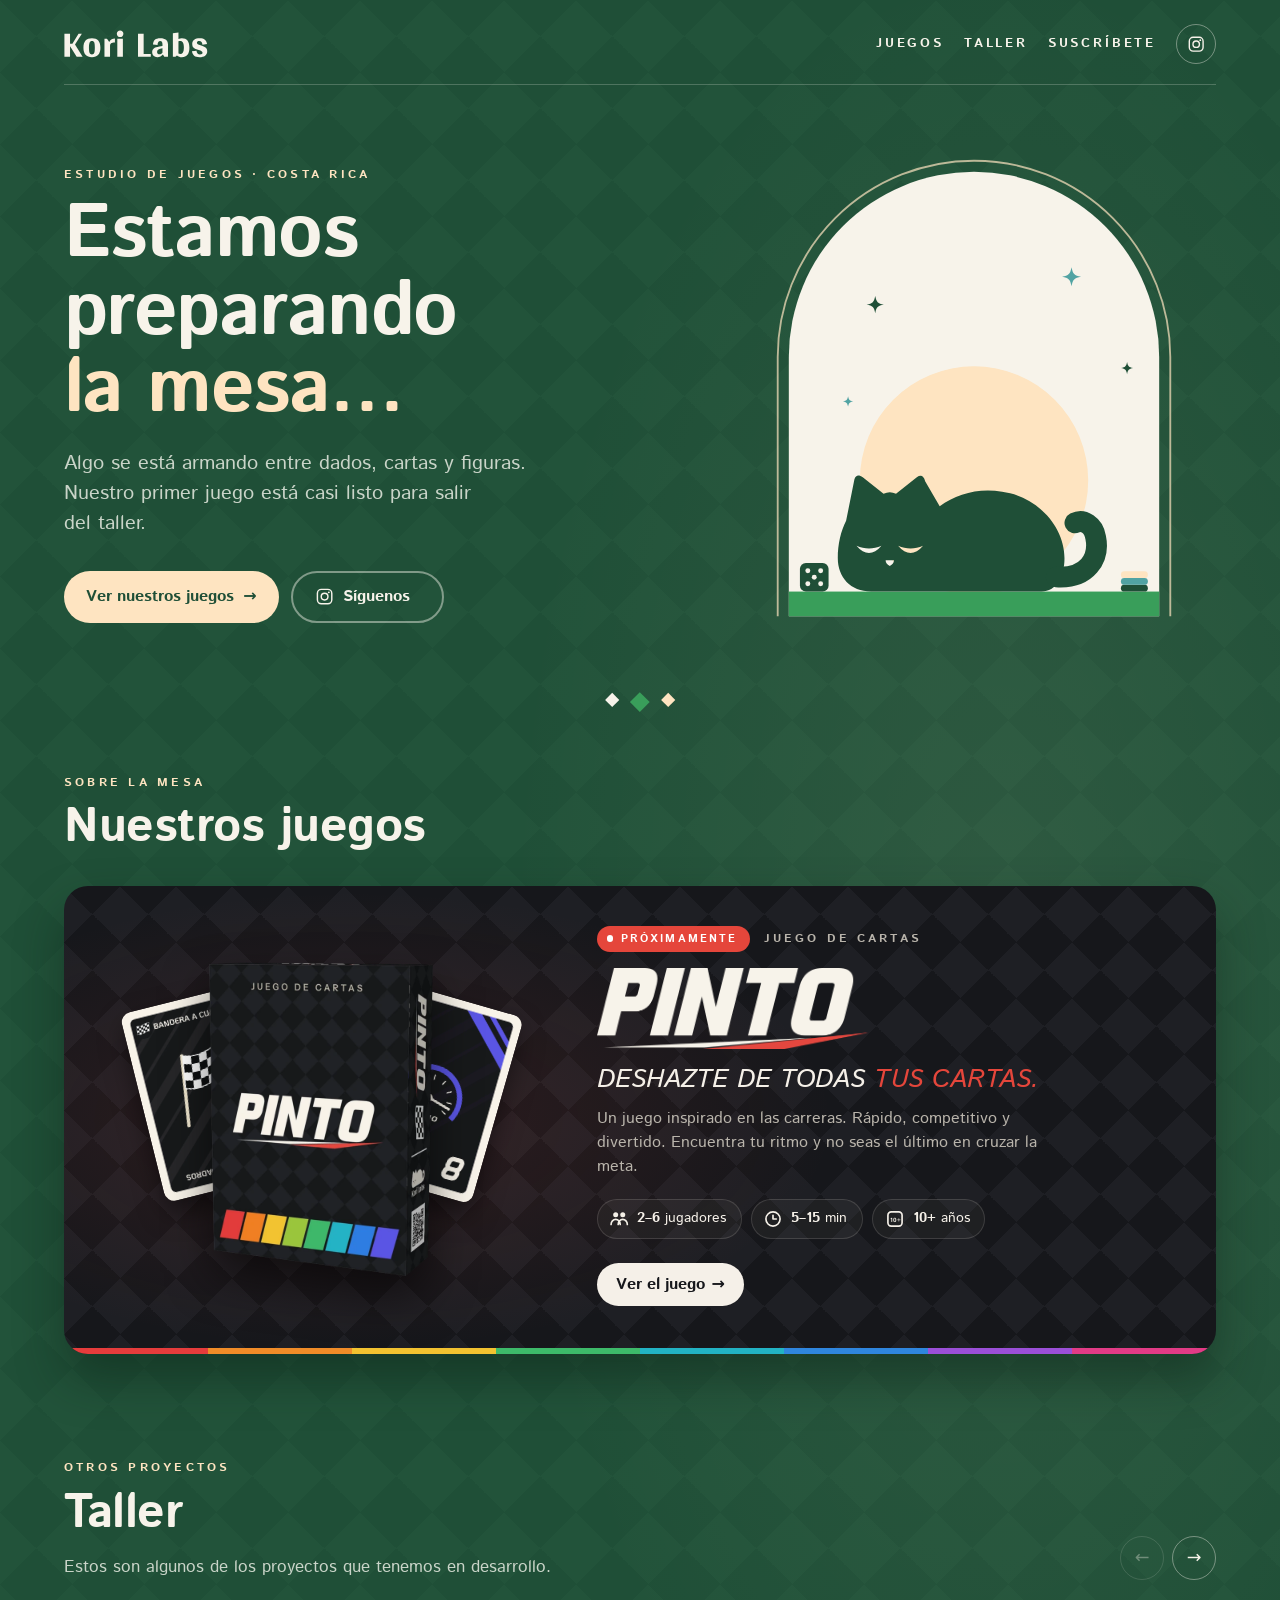
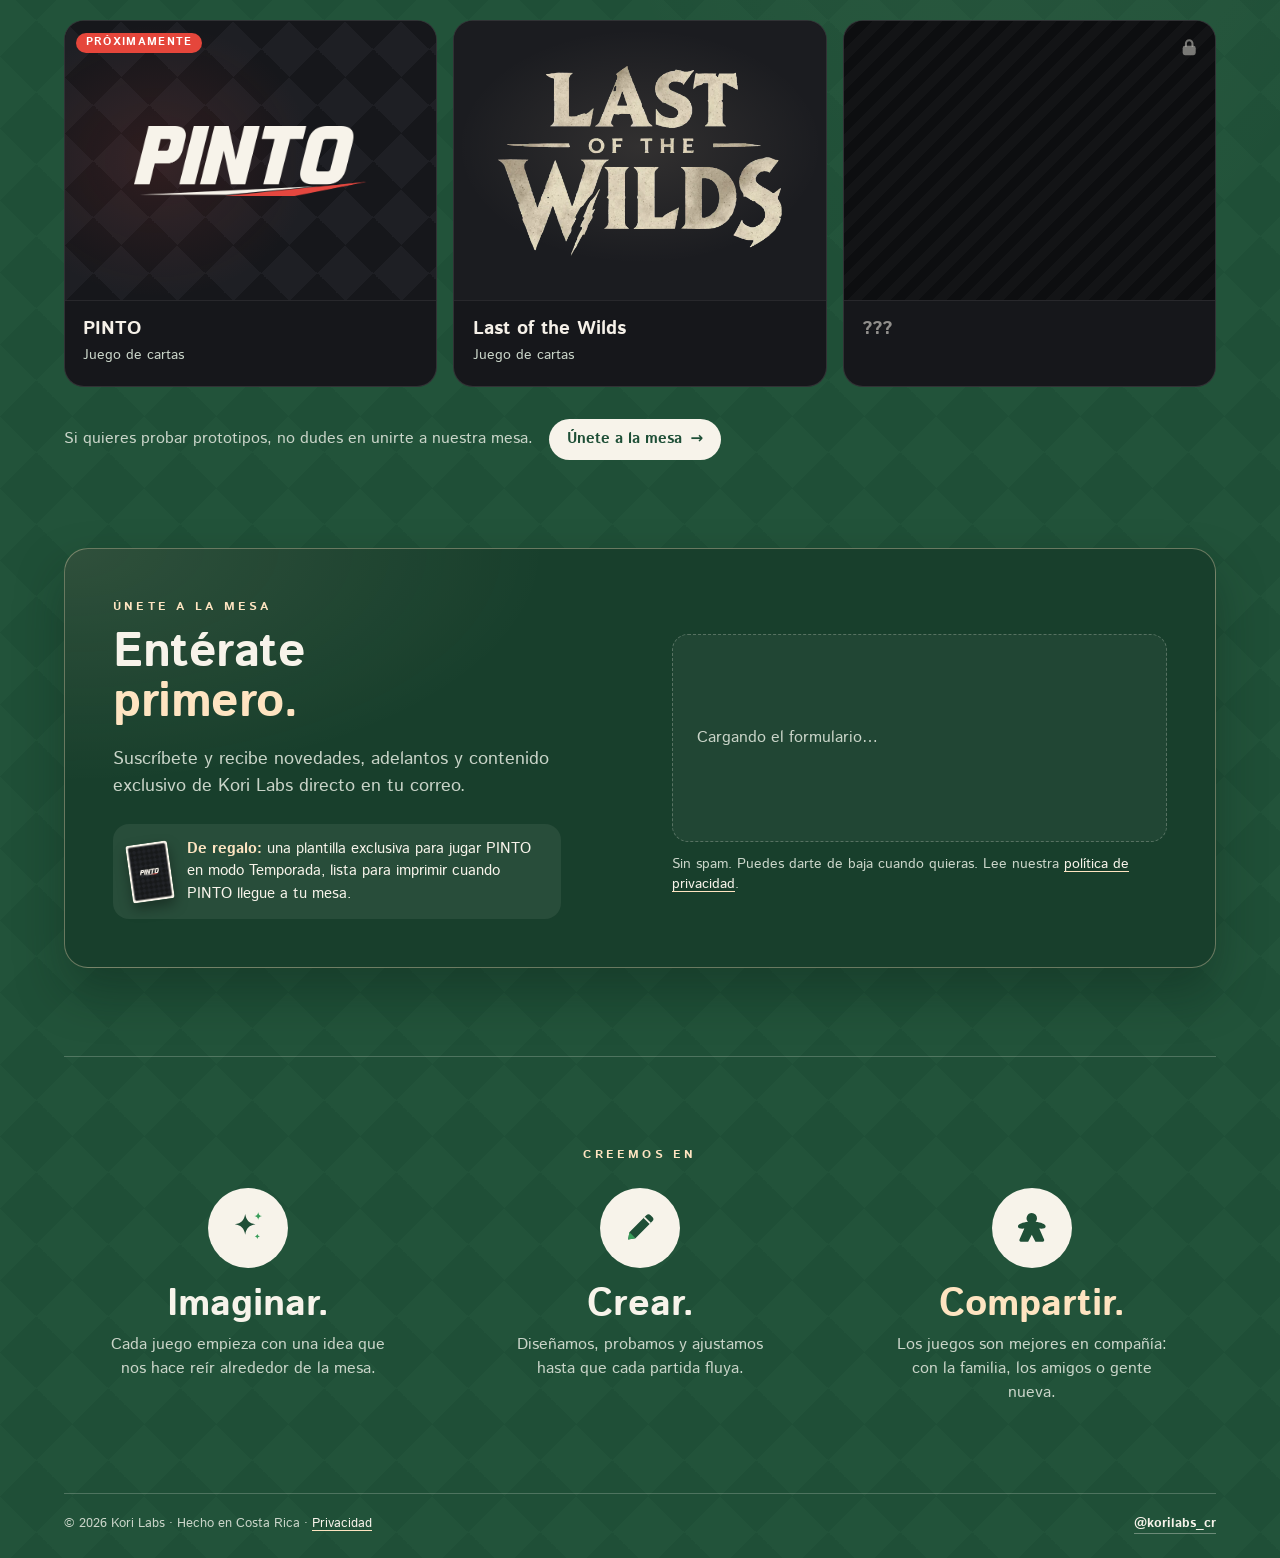
==== index.html @ d4ace6fc "PINTO: new Turbo card art - Render the Figma export without the description layer to cartas/rebufo.w" ====
<!doctype html>
<html lang="es">
<head>
  <meta charset="utf-8">
  <meta name="viewport" content="width=device-width, initial-scale=1">
  <title>Kori Labs · Estudio de juegos de mesa</title>
  <meta name="description" content="Kori Labs es un estudio creativo de juegos de mesa y videojuegos en Costa Rica. Nuestro primer juego, PINTO, está casi listo para salir del taller.">
  <meta name="theme-color" content="#1F4F37">
  <meta name="color-scheme" content="dark">
  <meta property="og:type" content="website">
  <meta property="og:title" content="Kori Labs · Estamos preparando la mesa">
  <meta property="og:description" content="Imaginar, crear, compartir. Nuestro primer juego, PINTO, está casi listo para salir del taller.">
  <meta property="og:url" content="https://korilabscr.com/">
  <meta property="og:site_name" content="Kori Labs">
  <meta property="og:image" content="https://korilabscr.com/assets/og-korilabs.jpg">
  <meta property="og:image:width" content="1200">
  <meta property="og:image:height" content="630">
  <meta property="og:image:alt" content="Kori Labs: el gato de la marca dormido junto a dados y cartas, con el texto Estamos preparando la mesa.">
  <meta property="og:locale" content="es_CR">
  <meta name="twitter:card" content="summary_large_image">
  <link rel="canonical" href="https://korilabscr.com/">
  <link rel="icon" href="favicon.ico" sizes="32x32">
  <link rel="icon" href="assets/favicon.svg?v=2" type="image/svg+xml">
  <link rel="apple-touch-icon" href="assets/apple-touch-icon.png">

  <!-- Tipografía de la marca (Istok Web). Si prefieres alojarla en el sitio, ver README. -->
  <link rel="preconnect" href="https://fonts.googleapis.com">
  <link rel="preconnect" href="https://fonts.gstatic.com" crossorigin>
  <link rel="stylesheet" href="https://fonts.googleapis.com/css2?family=Istok+Web:wght@400;700&amp;display=swap">

  <link rel="stylesheet" href="css/styles.css?v=2">
  <link rel="stylesheet" href="css/home.css?v=10">

  <!-- Sender: script universal de la cuenta (carga el formulario de suscripción). -->
  <script>
    (function (s, e, n, d, er) {
      s['Sender'] = er;
      s[er] = s[er] || function () {
        (s[er].q = s[er].q || []).push(arguments)
      }, s[er].l = 1 * new Date();
      s[er].on = function(event, callback) {
        s[er].listeners = s[er].listeners || {};
        (s[er].listeners[event] = s[er].listeners[event] || []).push(callback);
      };
      var a = e.createElement(n),
          m = e.getElementsByTagName(n)[0];
      a.async = 1;
      a.src = d;
      m.parentNode.insertBefore(a, m)
    })(window, document, 'script', 'https://cdn.sender.net/accounts_resources/universal.js', 'sender');
    sender('8f54c30b917106')
  </script>
</head>
<body class="home">

  <!-- Iconos. Para una red social nueva, añade aquí un <symbol> (ver README). -->
  <svg width="0" height="0" style="position:absolute" aria-hidden="true" focusable="false">
    <symbol id="icon-instagram" viewBox="0 0 24 24">
      <rect x="3" y="3" width="18" height="18" rx="5" fill="none" stroke="currentColor" stroke-width="1.8"/>
      <circle cx="12" cy="12" r="4.2" fill="none" stroke="currentColor" stroke-width="1.8"/>
      <circle cx="17.3" cy="6.7" r="1.2" fill="currentColor"/>
    </symbol>
    <!-- Íconos de datos del juego: los mismos que en juegos/pinto/index.html -->
    <symbol id="icon-players" viewBox="0 0 24 24">
      <circle cx="8" cy="7" r="3" fill="currentColor"/><circle cx="16.5" cy="7" r="3" fill="currentColor"/>
      <path d="M2.5 18.5c0-3.3 2.5-6 5.5-6s5.5 2.7 5.5 6M11 18.5c0-3.3 2.5-6 5.5-6s5.5 2.7 5.5 6" fill="none" stroke="currentColor" stroke-width="2" stroke-linecap="round"/>
    </symbol>
    <symbol id="icon-clock" viewBox="0 0 24 24">
      <circle cx="12" cy="12" r="8.5" fill="none" stroke="currentColor" stroke-width="2"/>
      <path d="M12 7.5V12h4" fill="none" stroke="currentColor" stroke-width="2" stroke-linecap="round" stroke-linejoin="round"/>
    </symbol>
    <symbol id="icon-age" viewBox="0 0 24 24">
      <rect x="3.5" y="3.5" width="17" height="17" rx="4" fill="none" stroke="currentColor" stroke-width="2"/>
      <text x="12" y="16" text-anchor="middle" font-size="7.5" font-weight="700" font-family="Poppins, 'Istok Web', sans-serif" fill="currentColor">10+</text>
    </symbol>
    <symbol id="icon-imaginar" viewBox="0 0 48 48">
      <path d="M21 8c1.4 7.6 4.4 10.6 12 12-7.6 1.4-10.6 4.4-12 12-1.4-7.6-4.4-10.6-12-12 7.6-1.4 10.6-4.4 12-12Z" fill="currentColor"/>
      <path d="M36 6c.5 2.8 1.6 3.9 4.4 4.4-2.8.5-3.9 1.6-4.4 4.4-.5-2.8-1.6-3.9-4.4-4.4 2.8-.5 3.9-1.6 4.4-4.4ZM35 31c.4 2 1.1 2.7 3.1 3.1-2 .4-2.7 1.1-3.1 3.1-.4-2-1.1-2.7-3.1-3.1 2-.4 2.7-1.1 3.1-3.1Z" fill="var(--kori)"/>
    </symbol>
    <symbol id="icon-crear" viewBox="0 0 48 48">
      <path d="M31.5 9.5a3.5 3.5 0 0 1 5 0l2 2a3.5 3.5 0 0 1 0 5L19 36l-8.5 1.5L12 29Z" fill="currentColor"/>
      <path d="M12 29l7 7-8.5 1.5Z" fill="var(--kori)"/>
      <path d="M29 12l7 7" stroke="var(--cream)" stroke-width="2"/>
    </symbol>
    <symbol id="icon-compartir" viewBox="0 0 48 48">
      <path d="M24 7a6 6 0 0 1 6 6c0 1.6-.6 3-1.6 4.1 5.9.7 11.6 2.6 11.6 5.4 0 2.1-3.4 2.9-7.4 2.4l5.6 12.6c.5 1.2-.3 2.5-1.6 2.5h-8.4L24 32l-4.2 8H11.4c-1.3 0-2.1-1.3-1.6-2.5l5.6-12.6c-4 .5-7.4-.3-7.4-2.4 0-2.8 5.7-4.7 11.6-5.4A6 6 0 0 1 24 7Z" fill="currentColor"/>
    </symbol>
  </svg>

  <div class="page">
    <header class="site-header">
      <a class="home-mark" href="./" aria-label="Kori Labs, inicio">
        <svg class="wordmark" viewBox="100 113 196 38" aria-hidden="true" focusable="false">
          <path d="M108.185 135.302V149.334H100.525V118.153H108.185V131.574H111.37L119.776 118.153H124.25L114.963 132.727L125.266 149.334H117.2L108.456 135.302H108.185ZM149.529 137.133C149.529 145.674 145.688 149.944 138.006 149.944C130.278 149.944 126.415 145.674 126.415 137.133C126.415 128.592 130.278 124.321 138.006 124.321C145.688 124.321 149.529 128.592 149.529 137.133ZM133.939 137.133C133.939 140.296 134.21 142.601 134.752 144.047C135.294 145.493 136.379 146.216 138.006 146.216C139.587 146.216 140.649 145.493 141.192 144.047C141.689 142.555 141.937 140.251 141.937 137.133C141.937 133.969 141.689 131.642 141.192 130.151C140.649 128.75 139.587 128.049 138.006 128.049C136.379 128.049 135.294 128.772 134.752 130.219C134.21 131.619 133.939 133.924 133.939 137.133ZM161.571 129.202C163.424 126.219 166 124.728 169.298 124.728V130.083C166.813 130.083 165.073 130.422 164.079 131.1C163.13 131.778 162.655 132.817 162.655 134.218V149.334H155.064V124.931H158.521L161.571 129.202ZM176.419 122.694C175.154 122.694 174.069 122.265 173.165 121.407C172.307 120.503 171.877 119.418 171.877 118.153C171.877 116.933 172.307 115.893 173.165 115.035C174.024 114.131 175.086 113.679 176.351 113.679C177.617 113.679 178.679 114.108 179.537 114.967C180.396 115.826 180.825 116.91 180.825 118.221C180.825 119.486 180.396 120.548 179.537 121.407C178.679 122.265 177.639 122.694 176.419 122.694ZM172.555 149.334V124.931H180.147V149.334H172.555ZM218.169 149.334H200.748V118.153H208.408V145.674H218.169V149.334ZM234.644 146.487C232.746 148.792 230.215 149.944 227.052 149.944C224.928 149.944 223.211 149.334 221.9 148.114C220.635 146.849 220.002 145.154 220.002 143.03C220.002 140.906 220.748 139.302 222.239 138.217C223.731 137.087 226.261 136.206 229.831 135.574L234.034 134.76V132.32C234.034 129.473 233.017 128.049 230.984 128.049C228.769 128.049 227.549 129.88 227.323 133.54L221.087 132.794C221.358 129.902 222.239 127.778 223.731 126.423C225.222 125.022 227.707 124.321 231.187 124.321C238.101 124.321 241.558 127.146 241.558 132.794V149.334H236.542L234.644 146.487ZM226.713 142.827C226.713 144.951 227.866 146.013 230.17 146.013C231.39 146.013 232.678 145.289 234.034 143.843V137.811L230.984 138.421C228.137 139.008 226.713 140.477 226.713 142.827ZM255.81 125.202C257.301 124.615 258.838 124.321 260.42 124.321C267.288 124.321 270.723 128.592 270.723 137.133C270.723 145.674 267.288 149.944 260.42 149.944C257.934 149.944 255.697 149.153 253.709 147.572L251.743 149.334H248.218V117.407L255.81 116.458V125.202ZM255.81 145.131C256.669 145.493 257.437 145.674 258.115 145.674C261.504 145.674 263.199 142.827 263.199 137.133C263.199 134.06 262.815 131.778 262.046 130.286C261.278 128.795 259.99 128.049 258.183 128.049C257.595 128.049 256.804 128.162 255.81 128.388V145.131ZM287.786 134.489C290.136 135.167 291.921 136.093 293.141 137.268C294.361 138.443 294.971 140.16 294.971 142.42C294.971 144.725 294.022 146.555 292.124 147.91C290.271 149.266 287.741 149.944 284.532 149.944C281.324 149.944 278.883 149.289 277.211 147.978C275.584 146.623 274.568 144.634 274.161 142.013L280.397 141.132C280.533 142.714 281.007 143.956 281.821 144.86C282.634 145.764 283.696 146.216 285.007 146.216C287.402 146.216 288.599 145.448 288.599 143.911C288.599 142.42 286.882 141.2 283.447 140.251L281.278 139.573C279.019 138.94 277.324 138.036 276.194 136.862C275.11 135.641 274.568 133.879 274.568 131.574C274.568 129.315 275.471 127.552 277.279 126.287C279.132 124.977 281.595 124.321 284.668 124.321C287.741 124.321 290.09 124.977 291.717 126.287C293.344 127.598 294.361 129.541 294.768 132.117L288.464 132.93C288.192 129.676 286.814 128.049 284.329 128.049C282.069 128.049 280.939 128.772 280.939 130.219C280.939 131.077 281.346 131.778 282.16 132.32C282.973 132.817 284.171 133.292 285.752 133.743L287.786 134.489Z" fill="currentColor"/>
        </svg>
      </a>
      <nav class="site-nav" aria-label="Principal">
        <a class="site-nav__link" href="#juegos">Juegos</a>
        <a class="site-nav__link" href="#taller">Taller</a>
        <a class="site-nav__link" href="#suscribete">Suscríbete</a>
        <a class="site-nav__icon" href="https://www.instagram.com/korilabs_cr/" target="_blank" rel="noopener noreferrer">
          <svg aria-hidden="true" focusable="false"><use href="#icon-instagram"/></svg>
          <span class="visually-hidden">Instagram de Kori Labs (se abre en una pestaña nueva)</span>
        </a>
      </nav>
    </header>

    <main>
      <!-- Portada -->
      <section class="h-hero" aria-labelledby="h-title">
        <div class="h-hero__copy">
          <p class="h-eyebrow">Estudio de juegos · Costa Rica</p>
          <h1 class="h-hero__title" id="h-title">Estamos preparando <span class="accent">la mesa…</span></h1>
          <p class="h-hero__lead">Algo se está armando entre dados, cartas y figuras. Nuestro primer juego está casi listo para salir del taller.</p>
          <div class="h-actions">
            <a class="h-btn h-btn--primary" href="#juegos">Ver nuestros juegos <span aria-hidden="true">→</span></a>
            <a class="h-btn h-btn--ghost" href="https://www.instagram.com/korilabs_cr/" target="_blank" rel="noopener noreferrer">
              <svg aria-hidden="true" focusable="false"><use href="#icon-instagram"/></svg>
              Síguenos<span class="visually-hidden"> en Instagram (se abre en una pestaña nueva)</span>
            </a>
          </div>
        </div>

        <figure class="h-hero__art">
          <svg class="scene" viewBox="-24 -24 648 768" aria-hidden="true" focusable="false">
            <path d="M-18 720V300A318 318 0 0 1 618 300V720" fill="none" stroke="#FEE4C1" stroke-opacity=".7" stroke-width="3"/>
            <path d="M0 720V300A300 300 0 0 1 600 300V720Z" fill="#F7F3EA"/>
            <circle cx="300" cy="500" r="185" fill="#FEE4C1"/>
            <rect x="0" y="680" width="600" height="40" fill="#399E5A"/>
            <g fill="#1F4F37"><path transform="translate(140 215)" d="M0-14C2-4 4-2 14 0C4 2 2 4 0 14C-2 4 -4 2 -14 0C-4-2 -2-4 0-14Z"/><path transform="translate(548 318) scale(.7)" d="M0-14C2-4 4-2 14 0C4 2 2 4 0 14C-2 4 -4 2 -14 0C-4-2 -2-4 0-14Z"/></g>
            <g fill="#51A3A3"><path transform="translate(458 170) scale(1.1)" d="M0-14C2-4 4-2 14 0C4 2 2 4 0 14C-2 4 -4 2 -14 0C-4-2 -2-4 0-14Z"/><path transform="translate(96 372) scale(.6)" d="M0-14C2-4 4-2 14 0C4 2 2 4 0 14C-2 4 -4 2 -14 0C-4-2 -2-4 0-14Z"/></g>
            <g class="zzz" fill="#399E5A" font-weight="700"><text class="z1" x="176" y="466" font-size="34">z</text><text class="z2" x="206" y="420" font-size="46">z</text><text class="z3" x="244" y="358" font-size="60">z</text></g>
            <g transform="translate(-134.06 441.39) scale(2.2)"><path fill-rule="evenodd" clip-rule="evenodd" d="M121.504 108.457C106.189 108.457 97 97.7367 97 83.9533C97 73.2329 99.2972 64.0439 103.126 56.3865L109.252 25.7567C110.273 22.6937 112.315 22.1832 115.378 24.2252L130.693 36.4771C133.756 34.9456 136.819 34.9456 139.882 36.4771L155.197 24.2252C158.26 22.1832 160.302 23.2042 161.323 27.2882L172.043 45.6661C184.295 36.4771 201.141 31.8826 217.988 34.9456C242.492 38.0086 263.932 59.4495 263.932 83.9533C263.932 97.7367 257.807 108.457 247.086 108.457H121.504ZM110.783 74.7644C116.909 81.9113 123.035 81.9113 129.161 74.7644C123.035 77.3169 116.909 77.3169 110.783 74.7644ZM141.413 74.7644C147.539 81.9113 153.665 81.9113 159.791 74.7644C153.665 77.3169 147.539 77.3169 141.413 74.7644ZM132.224 85.4848H138.35C138.35 87.2716 137.329 88.6754 135.287 89.6964C133.245 88.6754 132.224 87.2716 132.224 85.4848Z" fill="#1F4F37"/><path d="M257.808 97.7371C280.78 99.2686 289.969 83.9537 286.906 68.6388C285.374 59.4499 277.717 54.8554 271.591 57.9184" fill="none" stroke="#1F4F37" stroke-width="15.3149" stroke-linecap="round"/><g class="eyes-open"><ellipse cx="120" cy="77.5" rx="11" ry="6.8" fill="#1F4F37"/><ellipse cx="150.6" cy="77.5" rx="11" ry="6.8" fill="#1F4F37"/></g><g class="eyes-lids eyes-open"><ellipse cx="120" cy="77.5" rx="4.6" ry="7.6" fill="#F7F3EA"/><ellipse cx="150.6" cy="77.5" rx="4.6" ry="7.6" fill="#F7F3EA"/></g></g>
            <g transform="translate(18 680) scale(.8)"><rect y="-58" width="58" height="58" rx="12" fill="#1F4F37"/><g fill="#F7F3EA"><circle cx="16" cy="-42" r="5"/><circle cx="42" cy="-42" r="5"/><circle cx="29" cy="-29" r="5"/><circle cx="16" cy="-16" r="5"/><circle cx="42" cy="-16" r="5"/></g></g>
            <g transform="translate(538 680) scale(.78)"><rect y="-14" width="56" height="14" rx="7" fill="#1F4F37"/><rect y="-28" width="56" height="14" rx="7" fill="#51A3A3"/><rect y="-42" width="56" height="14" rx="7" fill="#FEE4C1"/></g>
          </svg>
        </figure>
      </section>

      <div class="h-diamonds" aria-hidden="true"><i></i><i></i><i></i></div>

      <!-- Juegos -->
      <section class="h-section h-games" id="juegos" aria-labelledby="juegos-title">
        <header class="h-section__head">
          <p class="h-eyebrow">Sobre la mesa</p>
          <h2 class="h-h2" id="juegos-title">Nuestros juegos</h2>
        </header>

        <a class="h-game" href="juegos/pinto/" aria-labelledby="pinto-name">
          <div class="h-game__art">
            <img class="h-game__card h-game__card--a" src="juegos/pinto/img/cartas/ritmo-8.webp?v=6" width="660" height="922" alt="" loading="lazy">
            <img class="h-game__card h-game__card--b" src="juegos/pinto/img/cartas/bandera-a-cuadros.webp?v=6" width="660" height="922" alt="" loading="lazy">
            <img class="h-game__box" src="assets/pinto-caja.webp?v=2" width="560" height="798" alt="Caja del juego PINTO" loading="lazy">
          </div>
          <div class="h-game__copy">
            <p class="h-game__status"><span class="h-soon">Próximamente</span> Juego de cartas</p>
            <h3 class="h-game__name" id="pinto-name">
              <img src="juegos/pinto/img/logo-pinto.webp" width="584" height="175" alt="PINTO">
            </h3>
            <p class="h-game__tag">Deshazte de todas <span>tus cartas.</span></p>
            <p class="h-game__text">Un juego inspirado en las carreras. Rápido, competitivo y divertido. Encuentra tu ritmo y no seas el último en cruzar la meta.</p>
            <!-- Mismos datos, íconos y orden que en juegos/pinto/ (allá se suma "54 cartas") -->
            <ul class="h-game__facts" aria-label="Datos del juego">
              <li><svg aria-hidden="true" focusable="false"><use href="#icon-players"/></svg><span><strong>2–6</strong> jugadores</span></li>
              <li><svg aria-hidden="true" focusable="false"><use href="#icon-clock"/></svg><span><strong>5–15</strong> min</span></li>
              <li><svg aria-hidden="true" focusable="false"><use href="#icon-age"/></svg><span><strong>10+</strong> años</span></li>
            </ul>
            <span class="h-game__link">Ver el juego <span aria-hidden="true">→</span></span>
          </div>
          <span class="h-game__rainbow" aria-hidden="true"><i></i><i></i><i></i><i></i><i></i><i></i><i></i><i></i></span>
        </a>

      </section>

      <!-- Taller: games in development. Locked items are still too early to show. -->
      <section class="h-section h-lab" id="taller" aria-labelledby="taller-title">
        <header class="h-section__head h-lab__head">
          <div>
            <p class="h-eyebrow">Otros proyectos</p>
            <h2 class="h-h2" id="taller-title">Taller</h2>
            <p class="h-lab__lead">Estos son algunos de los proyectos que tenemos en desarrollo.</p>
          </div>
          <div class="h-lab__nav" data-lab-nav hidden>
            <button class="h-lab__btn" type="button" data-lab-prev aria-label="Anterior"><span aria-hidden="true">←</span></button>
            <button class="h-lab__btn" type="button" data-lab-next aria-label="Siguiente"><span aria-hidden="true">→</span></button>
          </div>
        </header>

        <div class="h-lab__track" data-lab-track tabindex="0" role="region" aria-label="Juegos en desarrollo">
          <ul class="h-lab__list">
            <li class="h-lab__item">
              <a class="h-lab__link" href="taller/pinto/">
                <div class="h-lab__art h-lab__art--pinto">
                  <img src="assets/taller/pinto-logo.webp" width="584" height="175" alt="PINTO" loading="lazy">
                  <span class="h-lab__badge">Próximamente</span>
                </div>
                <div class="h-lab__info">
                  <h3 class="h-lab__name">PINTO</h3>
                  <p class="h-lab__type">Juego de cartas</p>
                </div>
              </a>
            </li>
            <li class="h-lab__item">
              <div class="h-lab__art h-lab__art--wilds">
                <img src="assets/taller/last-of-the-wilds.webp" width="526" height="351" alt="Last of the Wilds" loading="lazy">
              </div>
              <div class="h-lab__info">
                <h3 class="h-lab__name">Last of the Wilds</h3>
                <p class="h-lab__type">Juego de cartas</p>
              </div>
            </li>
            <li class="h-lab__item h-lab__item--locked">
              <div class="h-lab__art">
                <svg class="h-lab__lock" viewBox="0 0 24 24" aria-hidden="true" focusable="false"><rect x="5" y="10.5" width="14" height="10" rx="2.5" fill="currentColor"/><path d="M8.5 10.5V8a3.5 3.5 0 0 1 7 0v2.5" fill="none" stroke="currentColor" stroke-width="2.2" stroke-linecap="round"/></svg>
              </div>
              <div class="h-lab__info">
                <h3 class="h-lab__name">???</h3>
              </div>
            </li>
            <li class="h-lab__item h-lab__item--locked">
              <div class="h-lab__art">
                <svg class="h-lab__lock" viewBox="0 0 24 24" aria-hidden="true" focusable="false"><rect x="5" y="10.5" width="14" height="10" rx="2.5" fill="currentColor"/><path d="M8.5 10.5V8a3.5 3.5 0 0 1 7 0v2.5" fill="none" stroke="currentColor" stroke-width="2.2" stroke-linecap="round"/></svg>
              </div>
              <div class="h-lab__info">
                <h3 class="h-lab__name">???</h3>
              </div>
            </li>
          </ul>
        </div>
        <p class="h-lab__note">Si quieres probar prototipos, no dudes en unirte a nuestra mesa. <a class="h-btn h-btn--small" href="#suscribete">Únete a la mesa <span aria-hidden="true">→</span></a></p>
      </section>


      <!-- Suscripción (formulario de Sender) -->
      <section class="h-section h-join" id="suscribete" aria-labelledby="join-title">
        <div class="h-join__card">
          <div class="h-join__copy">
            <p class="h-eyebrow">Únete a la mesa</p>
            <h2 class="h-h2" id="join-title">Entérate <span class="accent">primero.</span></h2>
            <p class="h-join__lead">Suscríbete y recibe novedades, adelantos y contenido exclusivo de Kori Labs directo en tu correo.</p>
            <div class="h-join__gift">
              <img src="juegos/pinto/img/cartas/reverso.webp?v=6" width="660" height="922" alt="" loading="lazy">
              <p><strong>De regalo:</strong> una plantilla exclusiva para jugar PINTO en modo Temporada, lista para imprimir cuando PINTO llegue a tu mesa.</p>
            </div>
          </div>

          <div class="h-join__form">
            <!-- Formulario incrustado de Sender. Su diseño se cambia en Sender; aquí solo va el ID. -->
            <div style="text-align: left" class="sender-form-field" data-sender-form-id="dNk3wL"></div>
            <!-- Respaldo: se muestra mientras carga el formulario y se queda si Sender no carga
                 (bloqueador de anuncios, red lenta, sin JavaScript). El enlace va al formulario
                 hospedado de Sender: Formularios → engranaje → Publishing settings → "form URL". -->
            <div class="h-join__fallback" data-sender-fallback>
              <p class="h-join__loading" aria-hidden="true">Cargando el formulario…</p>
              <p class="h-join__fallback-text">¿No ves el formulario? Puede que tu navegador lo esté bloqueando.</p>
              <a class="h-btn h-btn--primary h-join__fallback-btn" href="https://stats.sender.net/forms/dNk3wL/view" target="_blank" rel="noopener noreferrer">Suscríbete aquí <span aria-hidden="true">→</span><span class="visually-hidden"> (se abre en una pestaña nueva)</span></a>
            </div>
            <p class="h-join__note">Sin spam. Puedes darte de baja cuando quieras. Lee nuestra <a href="privacidad/">política de privacidad</a>.</p>
          </div>
        </div>
      </section>

      <!-- Valores -->
      <section class="h-section h-values" aria-labelledby="valores-title">
        <header class="h-section__head h-section__head--center">
          <p class="h-eyebrow">Creemos en</p>
          <h2 class="visually-hidden" id="valores-title">Lo que creemos</h2>
        </header>
        <ul class="h-values__list">
          <li>
            <span class="h-values__icon"><svg aria-hidden="true" focusable="false"><use href="#icon-imaginar"/></svg></span>
            <h3>Imaginar.</h3>
            <p>Cada juego empieza con una idea que nos hace reír alrededor de la mesa.</p>
          </li>
          <li>
            <span class="h-values__icon"><svg aria-hidden="true" focusable="false"><use href="#icon-crear"/></svg></span>
            <h3>Crear.</h3>
            <p>Diseñamos, probamos y ajustamos hasta que cada partida fluya.</p>
          </li>
          <li>
            <span class="h-values__icon"><svg aria-hidden="true" focusable="false"><use href="#icon-compartir"/></svg></span>
            <h3 class="accent-inline">Compartir.</h3>
            <p>Los juegos son mejores en compañía: con la familia, los amigos o gente nueva.</p>
          </li>
        </ul>
      </section>
    </main>

    <footer class="site-footer h-footer">
      <p>© 2026 Kori Labs · Hecho en Costa Rica · <a class="h-footer__link" href="privacidad/">Privacidad</a></p>
      <a class="h-footer__ig" href="https://www.instagram.com/korilabs_cr/" target="_blank" rel="noopener noreferrer">@korilabs_cr<span class="visually-hidden"> (se abre en una pestaña nueva)</span></a>
    </footer>
  </div>

  <script>
    // Respaldo del formulario de Sender: oculta el aviso cuando el formulario aparece;
    // si no aparece en unos segundos, muestra el enlace al formulario hospedado.
    (function () {
      var field = document.querySelector('.sender-form-field');
      var fallback = document.querySelector('[data-sender-fallback]');
      if (!field || !fallback) return;
      var link = fallback.querySelector('a');
      if (link && link.getAttribute('href') === 'SENDER_FORM_URL') link.hidden = true; // aún sin URL
      fallback.classList.add('is-loading');

      function rendered() { return field.offsetHeight > 40; }
      function done() { fallback.hidden = true; observer.disconnect(); clearTimeout(timer); }
      var observer = new MutationObserver(function () {
        // Sender agrega el formulario y luego carga su contenido; esperamos a que tenga altura.
        if (rendered()) done(); else setTimeout(function () { if (rendered()) done(); }, 600);
      });
      observer.observe(field, { childList: true, subtree: true });
      var timer = setTimeout(function () {
        if (rendered()) return done();
        fallback.classList.remove('is-loading');
        fallback.classList.add('is-failed');
      }, 8000);
    })();
  </script>
  <script>
    /* Workshop carousel: arrow buttons scroll the track by one card. */
    (function () {
      var track = document.querySelector('[data-lab-track]');
      var nav = document.querySelector('[data-lab-nav]');
      if (!track || !nav) return;
      var prev = nav.querySelector('[data-lab-prev]');
      var next = nav.querySelector('[data-lab-next]');
      function step() {
        var item = track.querySelector('.h-lab__item');
        return item ? item.getBoundingClientRect().width + 16 : 280;
      }
      function update() {
        var max = track.scrollWidth - track.clientWidth - 2;
        nav.hidden = max <= 0;
        prev.disabled = track.scrollLeft <= 2;
        next.disabled = track.scrollLeft >= max;
      }
      prev.addEventListener('click', function () { track.scrollBy({ left: -step(), behavior: 'smooth' }); });
      next.addEventListener('click', function () { track.scrollBy({ left: step(), behavior: 'smooth' }); });
      track.addEventListener('scroll', update, { passive: true });
      window.addEventListener('resize', update);
      update();
    })();
  </script>
</body>
</html>
---- css/styles.css ----
/* ==========================================================================
   Kori Labs · landing temporal
   Paleta: verde bosque + crema (primarios); durazno, verde Kori y turquesa (acentos)
   ========================================================================== */

:root {
  --forest: #1f4f37;
  --cream: #f7f3ea;
  --cream-dim: #c9d4c8;   /* texto secundario, contraste ≥ 6:1 sobre --forest */
  --peach: #fee4c1;
  --line: rgb(247 243 234 / 0.22);

  --font: "Istok Web", system-ui, -apple-system, "Segoe UI", Roboto, "Helvetica Neue", Arial, sans-serif;
  --gutter: clamp(1.25rem, 5vw, 3rem);
}

*,
*::before,
*::after {
  box-sizing: border-box;
}

html {
  -webkit-text-size-adjust: 100%;
          text-size-adjust: 100%;
}

body {
  margin: 0;
  min-height: 100vh;
  min-height: 100svh;
  display: flex;
  flex-direction: column;
  background-color: var(--forest);
  background-image: url("../assets/pattern.svg");
  color: var(--cream);
  font-family: var(--font);
  line-height: 1.5;
}

.page {
  flex: 1;
  display: flex;
  flex-direction: column;
  width: min(100% - 2 * var(--gutter), 72rem);
  margin-inline: auto;
}

.visually-hidden {
  position: absolute;
  width: 1px;
  height: 1px;
  margin: -1px;
  padding: 0;
  overflow: hidden;
  clip-path: inset(50%);
  white-space: nowrap;
  border: 0;
}

/* --- Cabecera ----------------------------------------------------------- */

.site-header {
  display: flex;
  align-items: center;
  justify-content: space-between;
  gap: 1rem;
  padding-block: 1.5rem 1.25rem;
  border-bottom: 1px solid var(--line);
}

.wordmark {
  display: block;
  width: clamp(6.5rem, 22vw, 9rem);
  height: auto;
  color: var(--cream);
}

.badge {
  margin: 0;
  color: var(--peach);
  font-size: 0.75rem;
  font-weight: 700;
  letter-spacing: 0.28em;
  text-transform: uppercase;
}

/* --- Navegación --------------------------------------------------------- */

.site-nav {
  display: flex;
  align-items: center;
  gap: 1.25rem;
}

.site-nav__link {
  position: relative;
  padding-block: 0.4rem;
  color: var(--cream);
  font-size: 0.8rem;
  font-weight: 700;
  letter-spacing: 0.22em;
  text-decoration: none;
  text-transform: uppercase;
}

.site-nav__link::after {
  content: "";
  position: absolute;
  inset: auto 0 0;
  height: 2px;
  background: var(--peach);
  transform: scaleX(0);
  transform-origin: left;
  transition: transform 0.25s ease;
}

.site-nav__link:hover::after,
.site-nav__link[aria-current="page"]::after {
  transform: scaleX(1);
}

.site-nav__link:focus-visible {
  outline: 3px solid var(--peach);
  outline-offset: 4px;
  border-radius: 2px;
}

/* --- Contenido principal ------------------------------------------------ */

.hero {
  flex: 1;
  display: grid;
  align-content: center;
  justify-items: center;
  gap: clamp(1.75rem, 5vw, 3rem);
  padding-block: clamp(1.75rem, 5vw, 3.5rem);
  text-align: center;
}

.hero__art {
  margin: 0;
  width: min(100%, 15.5rem);
}

.scene {
  display: block;
  width: 100%;
  height: auto;
}

.hero__copy {
  max-width: 34rem;
}

.hero__title {
  margin: 0;
  font-size: clamp(2.2rem, 1.2rem + 5.4vw, 4.25rem);
  font-weight: 700;
  line-height: 1.05;
  letter-spacing: -0.01em;
  text-wrap: balance;
}

.accent {
  display: block;
  color: var(--peach);
}

.hero__lead {
  margin: 1.25rem auto 0;
  max-width: 30rem;
  color: var(--cream-dim);
  font-size: clamp(1.05rem, 1rem + 0.4vw, 1.25rem);
  text-wrap: pretty;
}

.hero__motto {
  margin: 1.5rem 0 0;
  color: var(--peach);
  font-size: 0.9rem;
  font-weight: 700;
  letter-spacing: 0.2em;
  text-transform: uppercase;
}

/* --- Enlace al primer juego (portada) ----------------------------------- */

.game-teaser {
  display: inline-flex;
  flex-direction: column;
  gap: 0.15rem;
  margin-top: 1.75rem;
  padding: 0.85rem 1.4rem;
  border: 2px solid var(--peach);
  border-radius: 1rem;
  color: var(--cream);
  text-align: left;
  text-decoration: none;
  transition: background-color 0.2s ease, color 0.2s ease, transform 0.2s ease;
}

.game-teaser__label {
  color: var(--cream-dim);
  font-size: 0.72rem;
  letter-spacing: 0.2em;
  text-transform: uppercase;
}

.game-teaser__name {
  font-size: 1.15rem;
  font-weight: 700;
}

.game-teaser:hover {
  background-color: var(--peach);
  color: var(--forest);
  transform: translateY(-2px);
}

.game-teaser:hover .game-teaser__label {
  color: var(--forest);
}

.game-teaser:focus-visible {
  outline: 3px solid var(--peach);
  outline-offset: 4px;
}

/* --- Redes sociales ----------------------------------------------------- */

.social {
  margin-top: 2.25rem;
  padding-top: 1.5rem;
  border-top: 1px solid var(--line);
}

.social__title {
  margin: 0 0 0.9rem;
  color: var(--cream-dim);
  font-size: 0.8rem;
  font-weight: 400;
  letter-spacing: 0.2em;
  text-transform: uppercase;
}

.social__list {
  display: flex;
  flex-wrap: wrap;
  justify-content: center;
  gap: 0.75rem;
  margin: 0;
  padding: 0;
  list-style: none;
}

.social__link {
  display: grid;
  place-items: center;
  width: 3.25rem;   /* 52 px: objetivo táctil cómodo */
  height: 3.25rem;
  border: 2px solid rgb(247 243 234 / 0.55);
  border-radius: 50%;
  color: var(--cream);
  text-decoration: none;
  transition: background-color 0.2s ease, color 0.2s ease, border-color 0.2s ease, transform 0.2s ease;
}

.social__icon {
  width: 1.5rem;
  height: 1.5rem;
}

.social__link:hover {
  background-color: var(--cream);
  border-color: var(--cream);
  color: var(--forest);
  transform: translateY(-2px);
}

.social__link:active {
  transform: translateY(0);
}

.social__link:focus-visible {
  outline: 3px solid var(--peach);
  outline-offset: 4px;
}

/* --- Pie ---------------------------------------------------------------- */

.site-footer {
  padding-block: 1.25rem 1.5rem;
  border-top: 1px solid var(--line);
  color: var(--cream-dim);
  font-size: 0.8rem;
  text-align: center;
}

.site-footer p {
  margin: 0;
}

/* --- Animación mínima (las "zzz" del gato) ------------------------------- */

.zzz text {
  opacity: 0;
  animation: zzz 4s ease-in-out infinite;
}

.zzz {
  animation: zzz-ciclo 15s ease-in-out infinite;
}

.eyes-open {
  opacity: 0;
  animation: despertar 15s linear infinite;
}

.zzz .z2 { animation-delay: 0.8s; }
.zzz .z3 { animation-delay: 1.6s; }

@keyframes zzz {
  0%   { opacity: 0;  transform: translate(0, 10px); }
  25%  { opacity: 1; }
  70%  { opacity: 1; }
  100% { opacity: 0;  transform: translate(8px, -16px); }
}

/* Ciclo de 15 s: duerme ~10 s (con zzz); despierta abriendo los ojos despacio, parpadea dos veces
   (el párpado baja rápido y sube más lento, como un parpadeo real), se va adormilando poco a poco
   y vuelve a dormir con las zzz. */
.eyes-lids {
  transform-box: view-box;
  transform-origin: 135px 77.5px;
  animation: despertar 15s linear infinite, parpadeo 15s infinite;
}

@keyframes despertar {
  0%, 66.5% { opacity: 0; }
  66.7%, 94.3% { opacity: 1; }
  94.6%, 100% { opacity: 0; }
}

@keyframes parpadeo {
  0%, 66.6% { transform: scaleY(.04); animation-timing-function: ease-out; }
  68%   { transform: scaleY(.5);  animation-timing-function: ease-out; }
  70.7% { transform: scaleY(1); }
  76%   { transform: scaleY(1);   animation-timing-function: ease-in; }
  76.7% { transform: scaleY(.06); }
  77.2% { transform: scaleY(.06); animation-timing-function: ease-out; }
  79%   { transform: scaleY(1); }
  81.3% { transform: scaleY(1);   animation-timing-function: ease-in; }
  82%   { transform: scaleY(.06); }
  82.5% { transform: scaleY(.06); animation-timing-function: ease-out; }
  84.3% { transform: scaleY(1); }
  88%   { transform: scaleY(1);   animation-timing-function: ease-in; }
  91%   { transform: scaleY(.5);  animation-timing-function: ease-in; }
  94.3% { transform: scaleY(.04); }
  100%  { transform: scaleY(.04); }
}

@keyframes zzz-ciclo {
  0%, 58% { opacity: 1; }
  64%, 92% { opacity: 0; }
  98%, 100% { opacity: 1; }
}

/* --- Escritorio: texto a la izquierda, escena a la derecha -------------- */

@media (min-width: 56rem) {
  .hero {
    grid-template-columns: minmax(0, 1.1fr) minmax(0, 0.9fr);
    justify-items: stretch;
    align-items: center;
    column-gap: clamp(2rem, 6vw, 5rem);
    text-align: left;
  }

  .hero__copy {
    order: 1;
    max-width: 36rem;
  }

  .hero__art {
    order: 2;
    justify-self: center;
    width: min(100%, 26rem);
  }

  .hero__lead {
    margin-inline: 0;
  }

  .social__list {
    justify-content: flex-start;
  }

  .site-footer {
    text-align: left;
  }
}

/* Pantallas bajas en horizontal (móvil girado): escena más pequeña */
@media (max-height: 30rem) and (orientation: landscape) {
  .hero__art {
    width: min(100%, 10rem);
  }
}

/* --- Preferencias del usuario ------------------------------------------- */

@media (prefers-reduced-motion: reduce) {
  *,
  *::before,
  *::after {
    animation: none !important;
    transition: none !important;
  }

  .zzz text {
    opacity: 1;
  }
}

@media (forced-colors: active) {
  .social__link {
    border-color: ButtonText;
  }

  .social__link:focus-visible {
    outline-color: Highlight;
  }
}
---- css/home.css ----
/* ==========================================================================
   Kori Labs · portada (index.html)
   Se carga después de styles.css. Mantiene la identidad: verde bosque, crema,
   durazno y el gato dormilón; suma el patrón de rombos de la marca y una
   tarjeta de PINTO que lleva su propio "mundo" oscuro de carreras.
   ========================================================================== */

.home {
  --forest-deep: #183f2c;
  --forest-line: #22533a;
  --kori: #399e5a;
  --teal: #51a3a3;
  --asphalt: #16171b;
  --asphalt-2: #1e1f24;
  --pinto-red: #e5463b;
  /* aire del separador de rombos: el mismo arriba (fin del hero) y abajo (inicio de Nuestros juegos) */
  --sep: clamp(2.5rem, 6vw, 3.5rem);

  /* rombos de la marca, muy sutiles; un halo cálido detrás del gato */
  background-color: var(--forest);
  background-image:
    radial-gradient(ellipse 55% 45% at 78% 30%, rgb(254 228 193 / 0.07), transparent 70%),
    conic-gradient(from 45deg, var(--forest-line) 25%, transparent 0 50%, var(--forest-line) 0 75%, transparent 0);
  background-size: auto, 4.5rem 4.5rem;
}

/* --- Cabecera ----------------------------------------------------------- */

.home-mark {
  display: block;
  color: var(--cream);
  border-radius: 4px;
}

.home-mark:focus-visible,
.site-nav__icon:focus-visible {
  outline: 3px solid var(--peach);
  outline-offset: 5px;
}

.site-nav__icon {
  display: grid;
  place-items: center;
  width: 2.5rem;
  height: 2.5rem;
  border: 1.5px solid rgb(247 243 234 / 0.4);
  border-radius: 50%;
  color: var(--cream);
  transition: background-color 0.2s ease, color 0.2s ease, border-color 0.2s ease;
}

.site-nav__icon svg { width: 1.15rem; height: 1.15rem; }

.site-nav__icon:hover {
  background: var(--cream);
  border-color: var(--cream);
  color: var(--forest);
}

/* --- Textos comunes ----------------------------------------------------- */

.h-eyebrow {
  margin: 0 0 0.75rem;
  color: var(--peach);
  font-size: 0.78rem;
  font-weight: 700;
  letter-spacing: 0.26em;
  text-transform: uppercase;
}

.h-h2 {
  margin: 0;
  font-size: clamp(2rem, 1.4rem + 2.6vw, 3rem);
  font-weight: 700;
  line-height: 1.05;
  letter-spacing: -0.01em;
  text-wrap: balance;
}

.accent-inline { color: var(--peach); }

/* --- Portada ------------------------------------------------------------ */

.h-hero {
  display: grid;
  justify-items: center;
  gap: clamp(1.75rem, 5vw, 3rem);
  padding-block: clamp(2rem, 6vw, 4.5rem) var(--sep);
  text-align: center;
}

.h-hero__copy { max-width: 34rem; }

.h-hero__title {
  margin: 0;
  font-size: clamp(2.5rem, 1.3rem + 5.4vw, 4.75rem);
  font-weight: 700;
  line-height: 1.02;
  letter-spacing: -0.02em;
  text-wrap: balance;
}

.h-hero__lead {
  margin: 1.25rem auto 0;
  max-width: 30rem;
  color: var(--cream-dim);
  font-size: clamp(1.05rem, 1rem + 0.4vw, 1.25rem);
  text-wrap: pretty;
}

.h-actions {
  display: flex;
  flex-wrap: wrap;
  justify-content: center;
  gap: 0.75rem;
  margin-top: 2rem;
}

.h-btn {
  display: inline-flex;
  align-items: center;
  gap: 0.55rem;
  min-height: 3.1rem;
  padding: 0.75rem 1.4rem;
  border-radius: 999px;
  font-size: 1rem;
  font-weight: 700;
  text-decoration: none;
  transition: transform 0.2s ease, background-color 0.2s ease, color 0.2s ease, border-color 0.2s ease;
}

.h-btn svg { width: 1.2rem; height: 1.2rem; }

.h-btn--primary {
  background: var(--peach);
  color: var(--forest);
}

.h-btn--primary:hover { background: var(--cream); transform: translateY(-2px); }

.h-btn--ghost {
  border: 2px solid rgb(247 243 234 / 0.45);
  color: var(--cream);
}

.h-btn--ghost:hover { border-color: var(--cream); background: rgb(247 243 234 / 0.08); transform: translateY(-2px); }

.h-btn:focus-visible { outline: 3px solid var(--peach); outline-offset: 4px; }

.h-hero__art {
  margin: 0;
  width: min(100%, 16rem);
}

/* Separador de rombos (como en los posts de la marca) */
.h-diamonds {
  display: flex;
  justify-content: center;
  gap: 1rem;
  padding-block: 0.5rem;
}

.h-diamonds i {
  width: 0.65rem;
  height: 0.65rem;
  transform: rotate(45deg);
  background: var(--cream);
}

.h-diamonds i:nth-child(2) { background: var(--kori); width: 0.85rem; height: 0.85rem; }
.h-diamonds i:nth-child(3) { background: var(--peach); }

/* --- Secciones ---------------------------------------------------------- */

.h-section {
  padding-block: clamp(3rem, 8vw, 5.5rem);
}

/* "Nuestros juegos": menos aire arriba (rombos) y abajo (antes de la suscripción) */
.h-games {
  padding-block: var(--sep) clamp(1.5rem, 4vw, 2.5rem);
  scroll-margin-top: 1.5rem;
}

.h-section__head { margin-bottom: 2rem; }
.h-section__head--center { text-align: center; margin-bottom: 1.5rem; }

/* --- Tarjeta de PINTO --------------------------------------------------- */

.h-game {
  position: relative;
  display: grid;
  gap: 1.5rem;
  padding: clamp(1.5rem, 4vw, 2.5rem) clamp(1.25rem, 4vw, 2.75rem) calc(clamp(1.5rem, 4vw, 2.5rem) + 0.5rem);
  overflow: hidden;
  border-radius: 1.5rem;
  background-color: var(--asphalt);
  background-image:
    radial-gradient(ellipse 60% 70% at 25% 50%, rgb(229 70 59 / 0.12), transparent 70%),
    conic-gradient(from 45deg, var(--asphalt-2) 25%, transparent 0 50%, var(--asphalt-2) 0 75%, transparent 0);
  background-size: auto, 3.5rem 3.5rem;
  box-shadow: 0 1.5rem 3rem rgb(10 30 20 / 0.45);
  color: #f5f0e8;
  text-decoration: none;
  transition: transform 0.3s ease, box-shadow 0.3s ease;
}

.h-game:hover { transform: translateY(-4px); box-shadow: 0 2rem 3.5rem rgb(10 30 20 / 0.55); }
.h-game:focus-visible { outline: 3px solid var(--peach); outline-offset: 5px; }

.h-game__art {
  position: relative;
  justify-self: center;
  width: min(13rem, 52vw);
  margin-block: 0.5rem;
  aspect-ratio: 560 / 798;
  max-width: 100%;
}

.h-game__box {
  position: relative;
  z-index: 2;
  display: block;
  width: 100%;
  height: auto;
  filter: drop-shadow(0 1.4rem 1.4rem rgb(0 0 0 / 0.55));
  animation: h-float 6s ease-in-out infinite;
}

.h-game__card {
  position: absolute;
  z-index: 1;
  width: 62%;
  height: auto;
  top: 8%;
  /* New card art (825×1125) has a cream border with square corners; round the outer edge */
  border-radius: 7.5%/5.35%;
  box-shadow: 0 0.8rem 1.6rem rgb(0 0 0 / 0.5);
  transition: transform 0.4s ease;
}

.h-game__card--a { right: -30%; top: 12%; transform: rotate(16deg); }
.h-game__card--b { left: -30%; top: 12%; transform: rotate(-14deg); }

.h-game:hover .h-game__card--a { transform: rotate(20deg) translateX(5%); }
.h-game:hover .h-game__card--b { transform: rotate(-18deg) translateX(-5%); }

@keyframes h-float {
  50% { transform: translateY(-0.5rem); }
}

.h-game__copy { min-width: 0; }

.h-game__status {
  display: flex;
  flex-wrap: wrap;
  align-items: center;
  gap: 0.6rem 0.9rem;
  margin: 0 0 1rem;
  color: #b9b4ab;
  font-size: 0.75rem;
  font-weight: 700;
  letter-spacing: 0.26em;
  text-transform: uppercase;
}

.h-soon {
  display: inline-flex;
  align-items: center;
  gap: 0.45rem;
  padding: 0.3rem 0.75rem 0.3rem 0.6rem;
  border-radius: 999px;
  background: var(--pinto-red);
  color: #fff;
  font-size: 0.68rem;
  letter-spacing: 0.2em;
}

.h-soon::before {
  content: "";
  width: 0.42rem;
  height: 0.42rem;
  border-radius: 50%;
  background: #fff;
  animation: h-pulse 1.6s ease-in-out infinite;
}

@keyframes h-pulse { 50% { opacity: 0.3; } }

.h-game__name { margin: 0; line-height: 0; }

.h-game__name img {
  display: block;
  width: min(100%, 17rem);
  height: auto;
}

.h-game__tag {
  margin: 1rem 0 0;
  font-size: clamp(1.25rem, 1rem + 1vw, 1.6rem);
  font-style: italic;
  font-weight: 700;
  line-height: 1.15;
  text-transform: uppercase;
}

.h-game__tag span { color: var(--pinto-red); }

.h-game__text {
  max-width: 30rem;
  margin: 0.8rem 0 0;
  color: #b9b4ab;
}

/* Mismo chip que .p-facts en pinto.css (ícono + dato), para que home y PINTO se vean iguales */
.h-game__facts {
  display: flex;
  flex-wrap: wrap;
  gap: 0.6rem;
  margin: 1.25rem 0 0;
  padding: 0;
  list-style: none;
}

.h-game__facts li {
  display: flex;
  align-items: center;
  gap: 0.5rem;
  padding: 0.5rem 0.9rem 0.5rem 0.7rem;
  border: 1px solid rgb(245 240 232 / 0.14);
  border-radius: 999px;
  background: rgb(245 240 232 / 0.04);
  font-size: 0.9rem;
}

.h-game__facts svg { flex: none; width: 1.25rem; height: 1.25rem; color: #f5f0e8; }

.h-game__link {
  display: inline-flex;
  align-items: center;
  gap: 0.4rem;
  margin-top: 1.5rem;
  padding: 0.6rem 1.2rem;
  border-radius: 999px;
  background: #f5f0e8;
  color: var(--asphalt);
  font-weight: 700;
  transition: background-color 0.2s ease;
}
.h-game:hover .h-game__link { background: #fff; }

.h-game:hover .h-game__link span { transform: translateX(3px); }
.h-game__link span { transition: transform 0.2s ease; }

.h-game__rainbow {
  position: absolute;
  inset: auto 0 0;
  display: flex;
  height: 0.4rem;
}

.h-game__rainbow i { flex: 1; }
.h-game__rainbow i:nth-child(1) { background: #e63c3c; }
.h-game__rainbow i:nth-child(2) { background: #f08c28; }
.h-game__rainbow i:nth-child(3) { background: #f2c230; }
.h-game__rainbow i:nth-child(4) { background: #3dba6a; }
.h-game__rainbow i:nth-child(5) { background: #22b3c4; }
.h-game__rainbow i:nth-child(6) { background: #2f86de; }
.h-game__rainbow i:nth-child(7) { background: #9b4fd8; }
.h-game__rainbow i:nth-child(8) { background: #e23b86; }

/* Próximo juego */
.h-next {
  display: flex;
  align-items: center;
  gap: 0.85rem;
  margin: 1rem 0 0;
  padding: 1rem 1.25rem;
  border: 1.5px dashed rgb(247 243 234 / 0.28);
  border-radius: 1rem;
  color: var(--cream-dim);
}

.h-next > span:last-child { min-width: 0; text-wrap: pretty; }

.h-next__dot {
  flex: none;
  width: 0.6rem;
  height: 0.6rem;
  transform: rotate(45deg);
  background: var(--peach);
}

.h-next a {
  color: var(--cream);
  font-weight: 700;
  text-decoration-color: var(--peach);
  text-underline-offset: 0.2em;
}

/* --- Suscripción -------------------------------------------------------- */

html { scroll-behavior: smooth; }
/* --- En el taller (games in development, horizontal carousel) ---------- */

.h-lab { padding-top: clamp(2.5rem, 6vw, 4rem); scroll-margin-top: 1.5rem; }

.h-lab__head {
  display: flex;
  flex-wrap: wrap;
  align-items: flex-end;
  justify-content: space-between;
  gap: 1rem 2rem;
}

.h-lab__lead {
  max-width: 34rem;
  margin: 1rem 0 0;
  color: var(--cream-dim);
  font-size: 1.05rem;
  text-wrap: pretty;
}

.h-lab__nav { display: flex; gap: 0.5rem; }
.h-lab__nav[hidden] { display: none; }

.h-lab__btn {
  display: grid;
  place-items: center;
  width: 2.75rem;
  height: 2.75rem;
  border: 1.5px solid rgb(247 243 234 / 0.4);
  border-radius: 50%;
  background: transparent;
  color: var(--cream);
  font: inherit;
  font-size: 1.1rem;
  cursor: pointer;
  transition: background-color 0.2s ease, color 0.2s ease, opacity 0.2s ease;
}
.h-lab__btn:hover:not(:disabled) { background: var(--cream); color: var(--forest); }
.h-lab__btn:disabled { opacity: 0.35; cursor: default; }
.h-lab__btn:focus-visible { outline: 3px solid var(--peach); outline-offset: 3px; }

.h-lab__track {
  overflow-x: auto;
  overscroll-behavior-x: contain;
  scroll-snap-type: x mandatory;
  scroll-padding-inline: 0;
  scrollbar-width: none;
  border-radius: 1.25rem;
}
.h-lab__track::-webkit-scrollbar { display: none; }
.h-lab__track:focus-visible { outline: 3px solid var(--peach); outline-offset: 4px; }

.h-lab__list {
  display: grid;
  grid-auto-flow: column;
  grid-auto-columns: min(78%, 17rem);
  gap: 1rem;
  margin: 0;
  padding: 0.5rem 0 0.25rem;
  list-style: none;
}

.h-lab__item {
  display: grid;
  grid-template-rows: auto 1fr;
  overflow: hidden;
  border: 1px solid rgb(247 243 234 / 0.12);
  border-radius: 1.25rem;
  background: var(--asphalt);
  color: #f5f0e8;
  scroll-snap-align: start;
}

.h-lab__art {
  position: relative;
  display: grid;
  place-items: center;
  aspect-ratio: 4 / 3;
  max-width: 100%;
  padding: 1.5rem;
  background:
    radial-gradient(ellipse 70% 60% at 50% 45%, rgb(254 228 193 / 0.1), transparent 70%),
    #1b1c20;
}
.h-lab__art img { width: 88%; height: auto; }

/* Locked: a "character to unlock" silhouette */
.h-lab__item--locked .h-lab__art {
  background:
    repeating-linear-gradient(135deg, rgb(255 255 255 / 0.025) 0 10px, transparent 10px 20px),
    #0d0e10;
}

.h-lab__lock {
  position: absolute;
  right: 0.9rem;
  top: 0.9rem;
  width: 1.4rem;
  height: 1.4rem;
  color: rgb(247 243 234 / 0.45);
}

.h-lab__type {
  margin: 0;
  color: var(--cream-dim);
  font-size: 0.9rem;
}

.h-lab__info {
  display: grid;
  align-content: start;
  gap: 0.3rem;
  padding: 1rem 1.15rem 1.2rem;
  border-top: 1px solid rgb(247 243 234 / 0.08);
}

.h-lab__code {
  margin: 0;
  color: var(--peach);
  font-size: 0.72rem;
  font-weight: 700;
  letter-spacing: 0.22em;
  text-transform: uppercase;
}

.h-lab__name { margin: 0; font-size: 1.2rem; line-height: 1.2; }
.h-lab__item--locked .h-lab__name { color: rgb(245 240 232 / 0.55); }

.h-lab__stage {
  display: flex;
  align-items: center;
  gap: 0.6rem;
  margin: 0.35rem 0 0;
  color: var(--cream-dim);
  font-size: 0.88rem;
}

.h-lab__dots { display: inline-flex; gap: 0.3rem; }
.h-lab__dots i {
  width: 0.55rem;
  height: 0.55rem;
  transform: rotate(45deg);
  border: 1.5px solid rgb(254 228 193 / 0.5);
}
.h-lab__dots i.is-done { border-color: var(--peach); background: var(--peach); }

.h-lab__note {
  display: flex;
  flex-wrap: wrap;
  align-items: center;
  gap: 0.75rem 1rem;
  margin: 1.75rem 0 0;
  color: var(--cream-dim);
}

.h-btn--small {
  min-height: 2.6rem;
  padding: 0.5rem 1.1rem;
  background: var(--cream);
  color: var(--forest);
  font-size: 0.95rem;
}
.h-btn--small:hover { background: var(--peach); transform: translateY(-2px); }

@media (min-width: 56rem) {
  /* Three across; with more games the row scrolls and the arrows appear */
  .h-lab__list { grid-auto-columns: calc((100% - 2rem) / 3); }
}

@media (hover: hover) and (pointer: fine) {
  .h-lab__item { transition: transform 0.3s ease, border-color 0.3s ease; }
  .h-lab__item:hover { transform: translateY(-4px); border-color: rgb(254 228 193 / 0.4); }
}

@media (prefers-reduced-motion: reduce) { html { scroll-behavior: auto; } }

.h-join { padding-top: 0; scroll-margin-top: 1.5rem; }

.h-join__card {
  position: relative;
  display: grid;
  gap: 2rem;
  padding: clamp(1.75rem, 5vw, 3rem) clamp(1.25rem, 5vw, 3rem);
  border: 1.5px solid rgb(254 228 193 / 0.35);
  border-radius: 1.5rem;
  background:
    radial-gradient(ellipse 60% 80% at 0% 0%, rgb(254 228 193 / 0.1), transparent 70%),
    var(--forest-deep);
  box-shadow: 0 1.5rem 3rem rgb(10 30 20 / 0.35);
}

.h-join__lead {
  max-width: 28rem;
  margin: 1rem 0 0;
  color: var(--cream-dim);
  font-size: clamp(1.02rem, 1rem + 0.3vw, 1.15rem);
  text-wrap: pretty;
}

.h-join__gift {
  display: flex;
  align-items: center;
  gap: 1rem;
  max-width: 28rem;
  margin-top: 1.5rem;
  padding: 0.85rem 1rem;
  border-radius: 1rem;
  background: rgb(247 243 234 / 0.07);
}

.h-join__gift img {
  flex: none;
  width: 2.6rem;
  height: auto;
  border-radius: 7.5%/5.35%;
  transform: rotate(-8deg);
  box-shadow: 0 0.4rem 0.8rem rgb(0 0 0 / 0.35);
}

.h-join__gift p { margin: 0; font-size: 0.95rem; }
.h-join__gift strong { color: var(--peach); }

.h-join__form {
  display: grid;
  align-content: center;
  gap: 0.75rem;
  min-width: 0;
}

/* El respaldo reserva el alto aproximado del formulario para que la nota no salte al cargar */
.h-join__fallback {
  display: grid;
  justify-items: start;
  align-content: center;
  gap: 0.9rem;
  min-height: 13rem;
  padding: 1.5rem;
  border: 1.5px dashed rgb(247 243 234 / 0.25);
  border-radius: 1rem;
  background: rgb(247 243 234 / 0.04);
}

.h-join__fallback p { margin: 0; }
.h-join__fallback[hidden] { display: none; }
.h-join__fallback-text { color: var(--cream-dim); }

/* Sin JS: solo texto + enlace. Con JS: "Cargando…" primero; texto + enlace si falla. */
.h-join__loading { display: none; color: var(--cream-dim); }
.h-join__fallback.is-loading .h-join__loading { display: block; animation: h-pulse 1.6s ease-in-out infinite; }
.h-join__fallback.is-loading .h-join__fallback-text,
.h-join__fallback.is-loading .h-join__fallback-btn { display: none; }
.h-join__fallback-btn[hidden] { display: none; }

.h-join__note {
  margin: 0;
  color: var(--cream-dim);
  font-size: 0.85rem;
}

@media (max-width: 30rem) {
  .site-nav { gap: 0.85rem; }
  .site-nav__link { letter-spacing: 0.1em; }
  /* Three links don't fit on phones; the subscribe section stays reachable from the page */
  .site-nav__link[href="#suscribete"] { display: none; }
}

/* En pantallas muy angostas el enlace no cabe; la sección sigue en la portada */
@media (max-width: 22.4rem) {
  .site-nav { gap: 0.6rem; }
  .site-nav__link { letter-spacing: 0.06em; }
}

/* --- Valores ------------------------------------------------------------ */

.h-values { border-top: 1px solid var(--line); }

.h-values__list {
  display: grid;
  gap: 2rem;
  margin: 0;
  padding: 0;
  list-style: none;
  text-align: center;
}

.h-values__list li {
  display: grid;
  align-content: start;
  justify-items: center;
  gap: 0.5rem;
}

.h-values__icon {
  display: grid;
  place-items: center;
  width: 5rem;
  height: 5rem;
  margin-bottom: 0.5rem;
  border-radius: 50%;
  background: var(--cream);
  color: var(--forest);
}

.h-values__icon svg { width: 2.6rem; height: 2.6rem; }

.h-values h3 {
  margin: 0;
  font-size: clamp(1.8rem, 1.3rem + 1.6vw, 2.4rem);
  font-weight: 700;
  line-height: 1.05;
}

.h-values__list p {
  max-width: 18rem;
  margin: 0;
  color: var(--cream-dim);
}

/* --- Pie ---------------------------------------------------------------- */

/* Móvil: todo centrado en columna. Desde tablet: a los lados. */
.h-footer {
  display: flex;
  flex-direction: column;
  align-items: center;
  gap: 0.6rem;
  text-align: center;
}

@media (min-width: 40rem) {
  .h-footer {
    flex-direction: row;
    flex-wrap: wrap;
    justify-content: space-between;
    gap: 0.5rem 1.5rem;
    text-align: left;
  }
}

.h-footer__ig {
  color: var(--cream);
  font-weight: 700;
  text-decoration: none;
  border-bottom: 1px solid rgb(247 243 234 / 0.35);
}

.h-footer__ig:hover { border-color: var(--peach); color: var(--peach); }
.h-footer__ig:focus-visible { outline: 3px solid var(--peach); outline-offset: 3px; }

.h-footer__link,
.h-join__note a {
  color: var(--cream);
  text-decoration-color: var(--peach);
  text-underline-offset: 0.2em;
}

.h-footer__link:hover,
.h-join__note a:hover { color: var(--peach); }

.h-footer__link:focus-visible,
.h-join__note a:focus-visible { outline: 3px solid var(--peach); outline-offset: 3px; border-radius: 2px; }

/* --- Tablet ------------------------------------------------------------- */

@media (min-width: 40rem) {
  .h-values__list { grid-template-columns: repeat(3, 1fr); gap: 1.5rem; }
}

/* --- Escritorio --------------------------------------------------------- */

@media (min-width: 56rem) {
  .h-hero {
    grid-template-columns: minmax(0, 1.1fr) minmax(0, 0.9fr);
    justify-items: stretch;
    align-items: center;
    column-gap: clamp(2rem, 6vw, 5rem);
    text-align: left;
  }

  .h-hero__lead { margin-inline: 0; }
  .h-actions { justify-content: flex-start; }

  .h-hero__art {
    justify-self: center;
    width: min(100%, 25rem);
  }

  .h-game {
    grid-template-columns: minmax(0, 0.85fr) minmax(0, 1.15fr);
    align-items: center;
    gap: clamp(2rem, 5vw, 4rem);
  }

  .h-game__art { width: min(100%, 14rem); }

  .h-join__card {
    grid-template-columns: minmax(0, 1fr) minmax(0, 1fr);
    align-items: center;
    gap: clamp(2rem, 5vw, 4rem);
  }
}



@media (prefers-reduced-motion: reduce) {
  .h-game:hover, .h-lab__item:hover { transform: none; }
}

/* --- Taller: PINTO card (links to taller/pinto/) ------------------------- */
.h-lab__link { display: grid; grid-template-rows: auto 1fr; grid-row: 1 / -1; color: inherit; text-decoration: none; }
.h-lab__link:focus-visible { outline: 3px solid var(--peach); outline-offset: -3px; border-radius: 1.25rem; }
.h-lab__art--pinto { position: relative; overflow: hidden; }
.h-lab__badge { position: absolute; left: .7rem; top: .7rem; padding: .3rem .6rem; border-radius: 99px; background: #e5463b; color: #fff; font: 700 .68rem/1 var(--font); letter-spacing: .12em; text-transform: uppercase; }


/* --- PINTO process page (taller/pinto/) --------------------------------- */
.h-lab__art--pinto {
  display: grid; place-items: center; background-color: var(--asphalt);
  background-image: radial-gradient(ellipse 60% 70% at 25% 50%, rgb(229 70 59 / .12), transparent 70%),
    conic-gradient(from 45deg, var(--asphalt-2) 25%, transparent 0 50%, var(--asphalt-2) 0 75%, transparent 0);
  background-size: auto, 3.5rem 3.5rem;
}
.h-lab__art--pinto img { width: 72%; height: auto; }
.pp { display: block; padding: 1rem 0 4rem; }
.pp-title { margin: 0; line-height: 0; }
.pp-back { display: inline-flex; gap: .4rem; color: var(--cream-dim, #d9d3c5); font-weight: 700; text-decoration: none; }
.pp-back:hover { color: #f7f3ea; }
.pp-head { display: grid; justify-items: center; text-align: center; gap: .6rem; margin: 2rem auto 3rem; max-width: 36rem; }
.pp-logo { width: min(22rem, 70vw); height: auto; filter: drop-shadow(0 8px 18px rgb(0 0 0 / .35)); }
.pp-lead { margin: 0; color: rgb(247 243 234 / .8); font-size: 1.1rem; }
.pp-steps { list-style: none; margin: 0 auto; padding: 0; max-width: 60rem; position: relative; display: grid; gap: 3.5rem; }
.pp-steps::before { content: ""; position: absolute; left: 50%; top: 0; bottom: 0; border-left: 3px dashed rgb(254 228 193 / .35); }
.pp-step { position: relative; display: grid; grid-template-columns: 1fr 1fr; gap: 3rem; align-items: center; }
.pp-step::after { content: ""; position: absolute; left: 50%; top: 50%; width: 1rem; height: 1rem; margin: -.5rem 0 0 -.5rem; border-radius: 50%; background: #fee4c1; box-shadow: 0 0 0 5px rgb(254 228 193 / .2); }
.pp-step:nth-child(even) .pp-photo { order: 2; }
.pp-photo { margin: 0; padding: .7rem .7rem 1.6rem; background: #f7f3ea; border-radius: .5rem; box-shadow: 0 16px 36px rgb(0 0 0 / .35); transform: rotate(-2deg); transition: transform .3s ease; }
.pp-step:nth-child(even) .pp-photo { transform: rotate(2deg); }
.pp-photo:hover { transform: rotate(0) scale(1.02); }
.pp-photo img { display: block; width: 100%; aspect-ratio: 4 / 5; object-fit: cover; border-radius: .3rem; }
.pp-text h2 { margin: .3rem 0 .4rem; font-size: clamp(1.4rem, 3vw, 2rem); color: #f7f3ea; }
.pp-text p { margin: 0; color: rgb(247 243 234 / .8); font-size: 1.05rem; }
.pp-n { font: 700 .8rem/1 var(--font); letter-spacing: .16em; color: #fee4c1; }
.pp-end { display: flex; flex-wrap: wrap; justify-content: center; gap: .8rem; margin-top: 4rem; }
@media (max-width: 47.99rem) {
  .pp-steps::before { left: .5rem; }
  .pp-step { grid-template-columns: 1fr; gap: 1rem; padding-left: 2rem; }
  .pp-step::after { left: .5rem; top: 1.5rem; }
  .pp-step:nth-child(even) .pp-photo { order: 0; }
}


@media (prefers-reduced-motion: reduce) {
  .pp-photo { transition: none; }
}
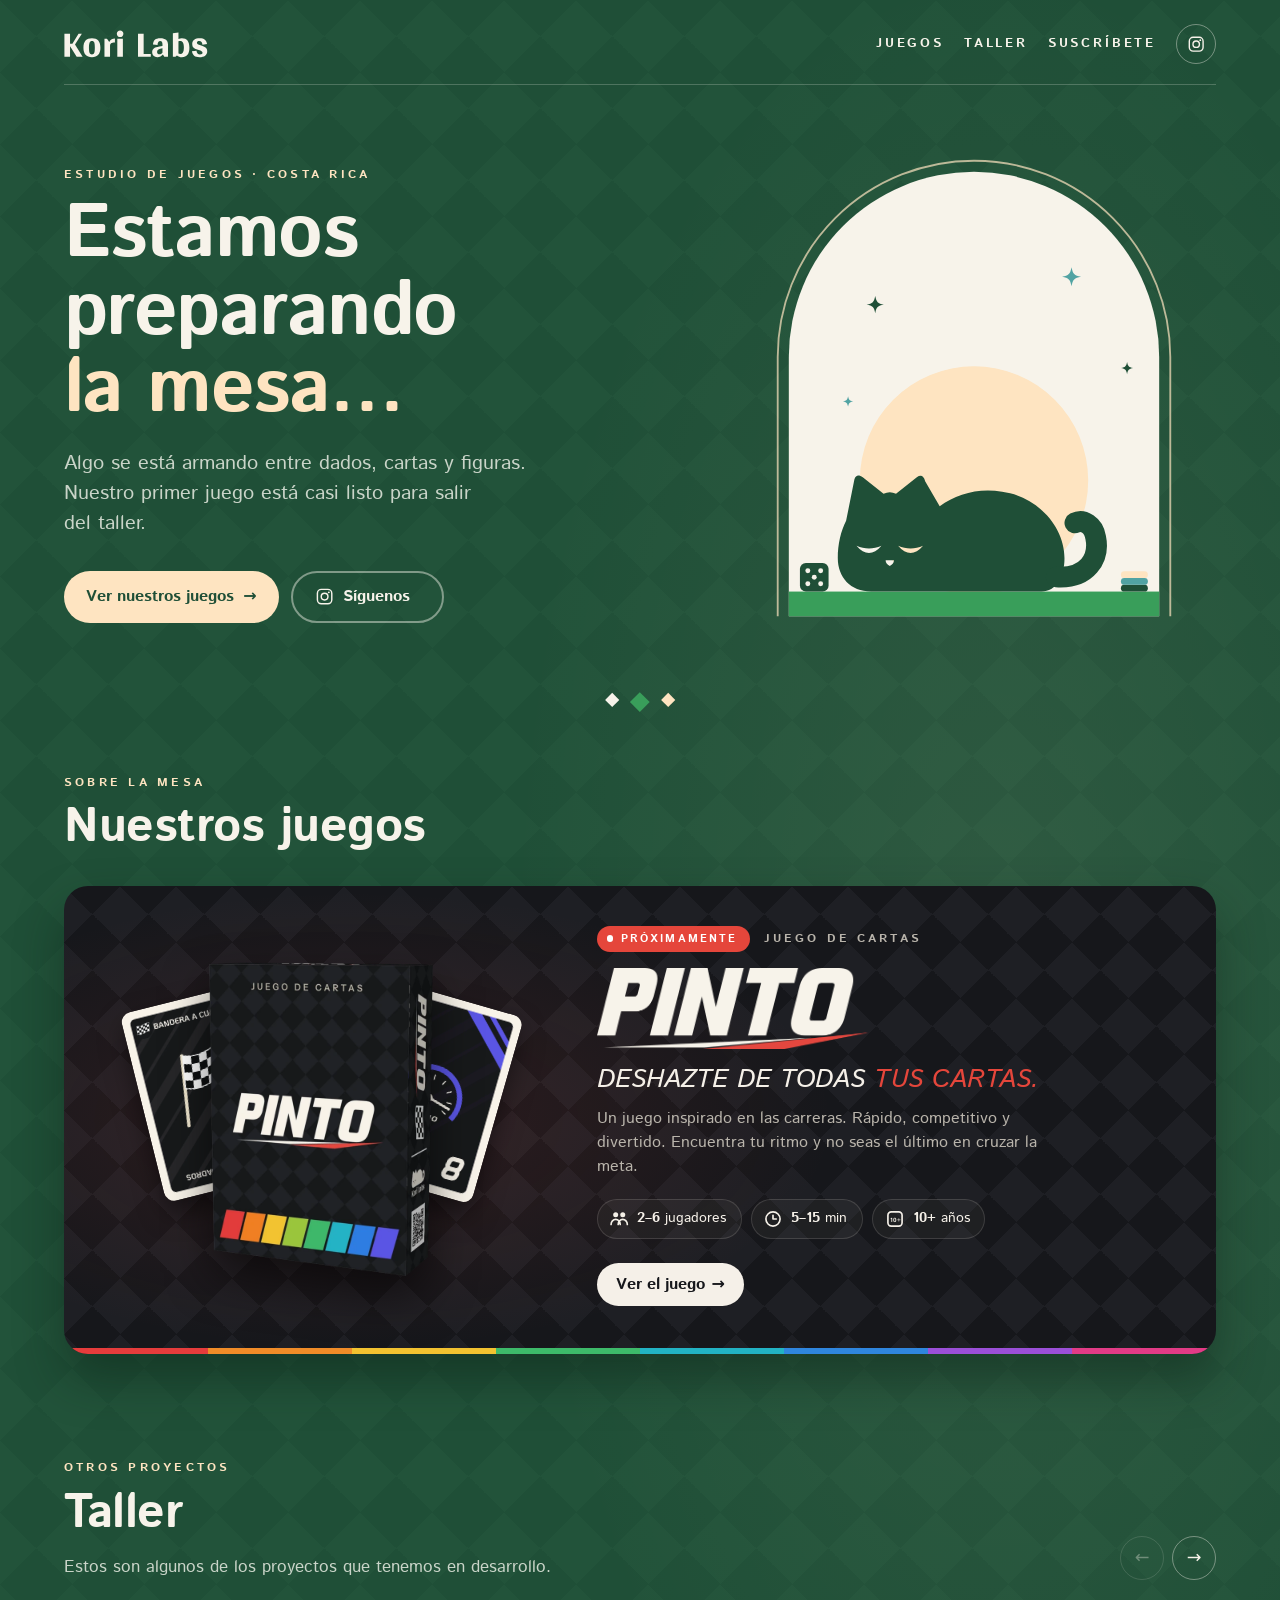
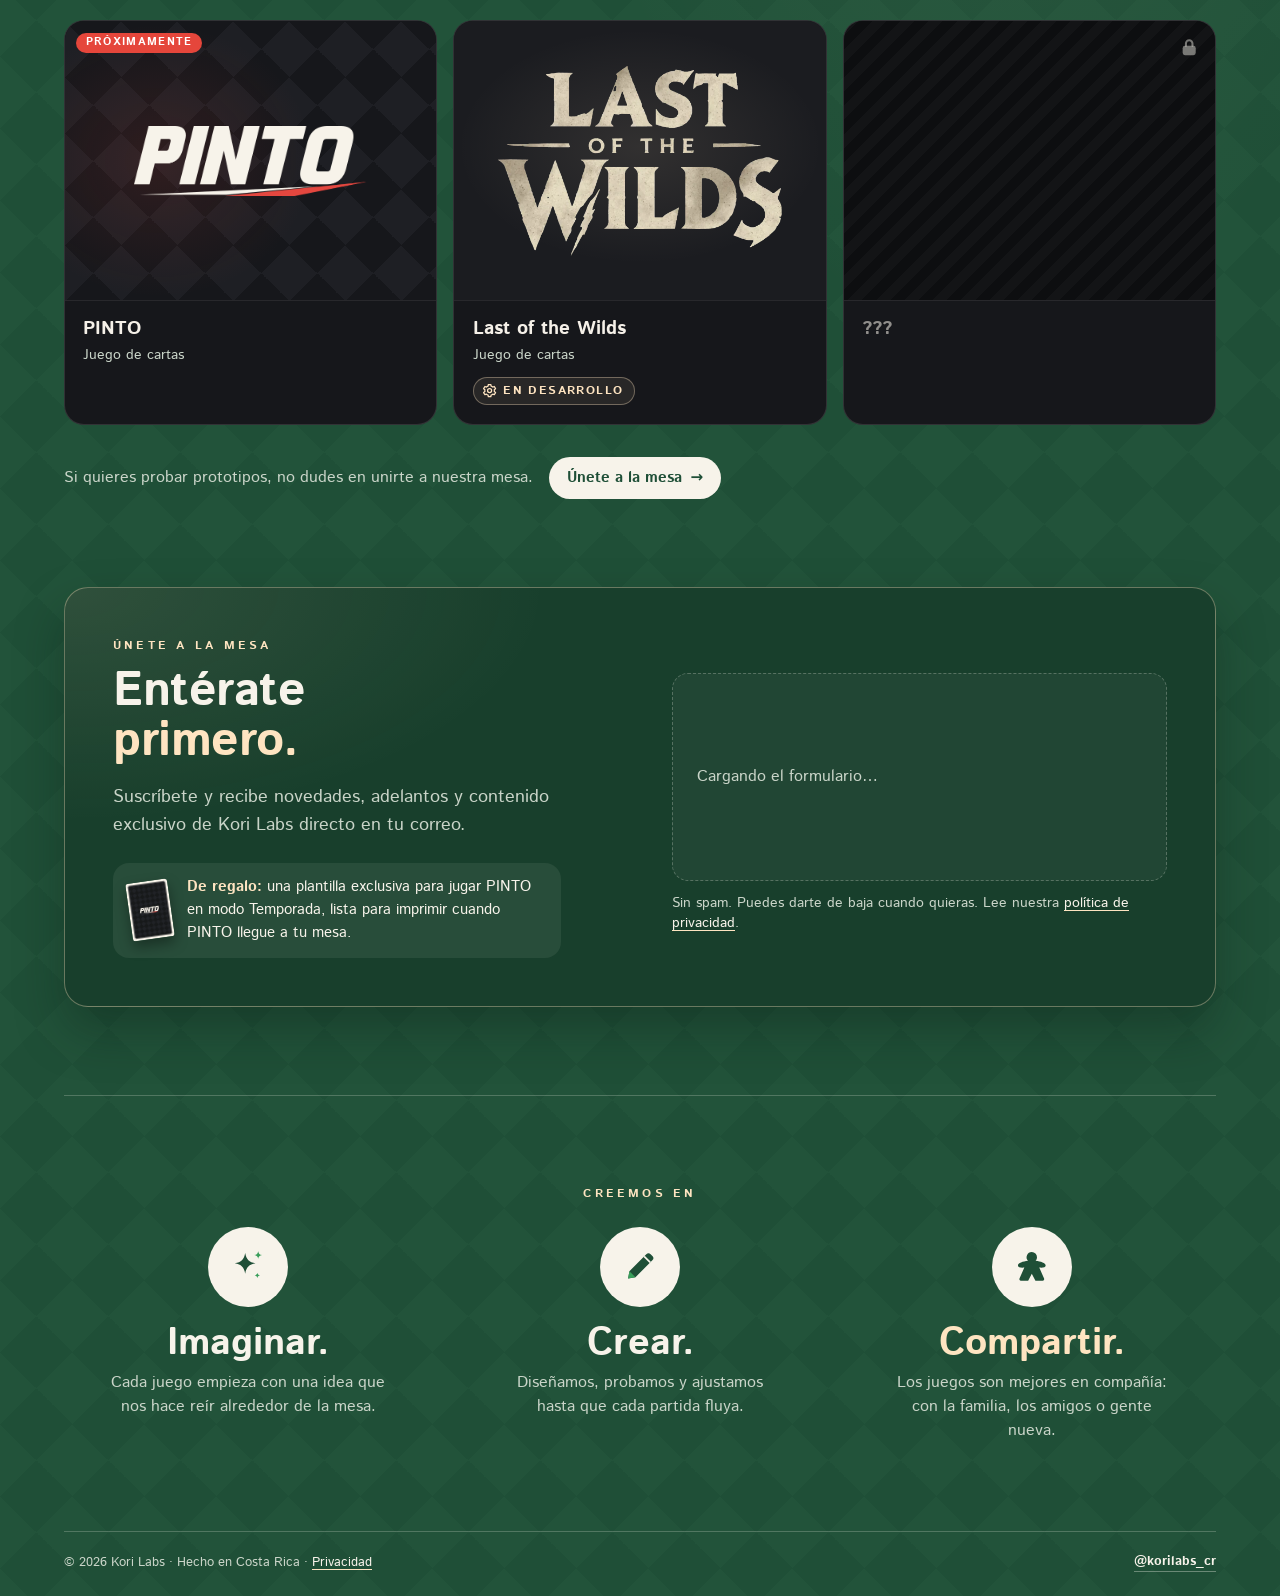
==== commit 220bc5b2: "Home: add an "En desarrollo" tag to Last of the Wilds in the Taller - Peach pill with a slowly turni" ====
--- a/index.html
+++ b/index.html
@@ -29,7 +29,7 @@
   <link rel="stylesheet" href="https://fonts.googleapis.com/css2?family=Istok+Web:wght@400;700&amp;display=swap">
 
   <link rel="stylesheet" href="css/styles.css?v=2">
-  <link rel="stylesheet" href="css/home.css?v=10">
+  <link rel="stylesheet" href="css/home.css?v=11">
 
   <!-- Sender: script universal de la cuenta (carga el formulario de suscripción). -->
   <script>
@@ -207,6 +207,7 @@
               <div class="h-lab__info">
                 <h3 class="h-lab__name">Last of the Wilds</h3>
                 <p class="h-lab__type">Juego de cartas</p>
+                <p class="h-lab__status"><svg aria-hidden="true" focusable="false" viewBox="0 0 24 24"><path d="M12 15.2a3.2 3.2 0 1 0 0-6.4 3.2 3.2 0 0 0 0 6.4Z" fill="none" stroke="currentColor" stroke-width="2"/><path d="M19.4 13.5a7.6 7.6 0 0 0 0-3l2-1.6-2-3.4-2.4.9a7.5 7.5 0 0 0-2.6-1.5L14 2.4h-4l-.4 2.5A7.5 7.5 0 0 0 7 6.4l-2.4-.9-2 3.4 2 1.6a7.6 7.6 0 0 0 0 3l-2 1.6 2 3.4 2.4-.9a7.5 7.5 0 0 0 2.6 1.5l.4 2.5h4l.4-2.5a7.5 7.5 0 0 0 2.6-1.5l2.4.9 2-3.4Z" fill="none" stroke="currentColor" stroke-width="2" stroke-linejoin="round"/></svg>En desarrollo</p>
               </div>
             </li>
             <li class="h-lab__item h-lab__item--locked">
--- a/css/home.css
+++ b/css/home.css
@@ -527,6 +527,26 @@
 }
 
 .h-lab__name { margin: 0; font-size: 1.2rem; line-height: 1.2; }
+/* Status tag ("En desarrollo") under the game type, in the normal flow so it never covers the art */
+.h-lab__status {
+  justify-self: start;
+  display: inline-flex;
+  align-items: center;
+  gap: 0.4rem;
+  margin: 0.35rem 0 0;
+  padding: 0.28rem 0.7rem 0.28rem 0.5rem;
+  border: 1px solid rgb(254 228 193 / 0.35);
+  border-radius: 999px;
+  background: rgb(254 228 193 / 0.08);
+  color: var(--peach);
+  font-size: 0.72rem;
+  font-weight: 700;
+  letter-spacing: 0.12em;
+  text-transform: uppercase;
+}
+.h-lab__status svg { flex: none; width: 0.95rem; height: 0.95rem; animation: h-gear 6s linear infinite; }
+@keyframes h-gear { to { transform: rotate(360deg); } }
+@media (prefers-reduced-motion: reduce) { .h-lab__status svg { animation: none; } }
 .h-lab__item--locked .h-lab__name { color: rgb(245 240 232 / 0.55); }
 
 .h-lab__stage {
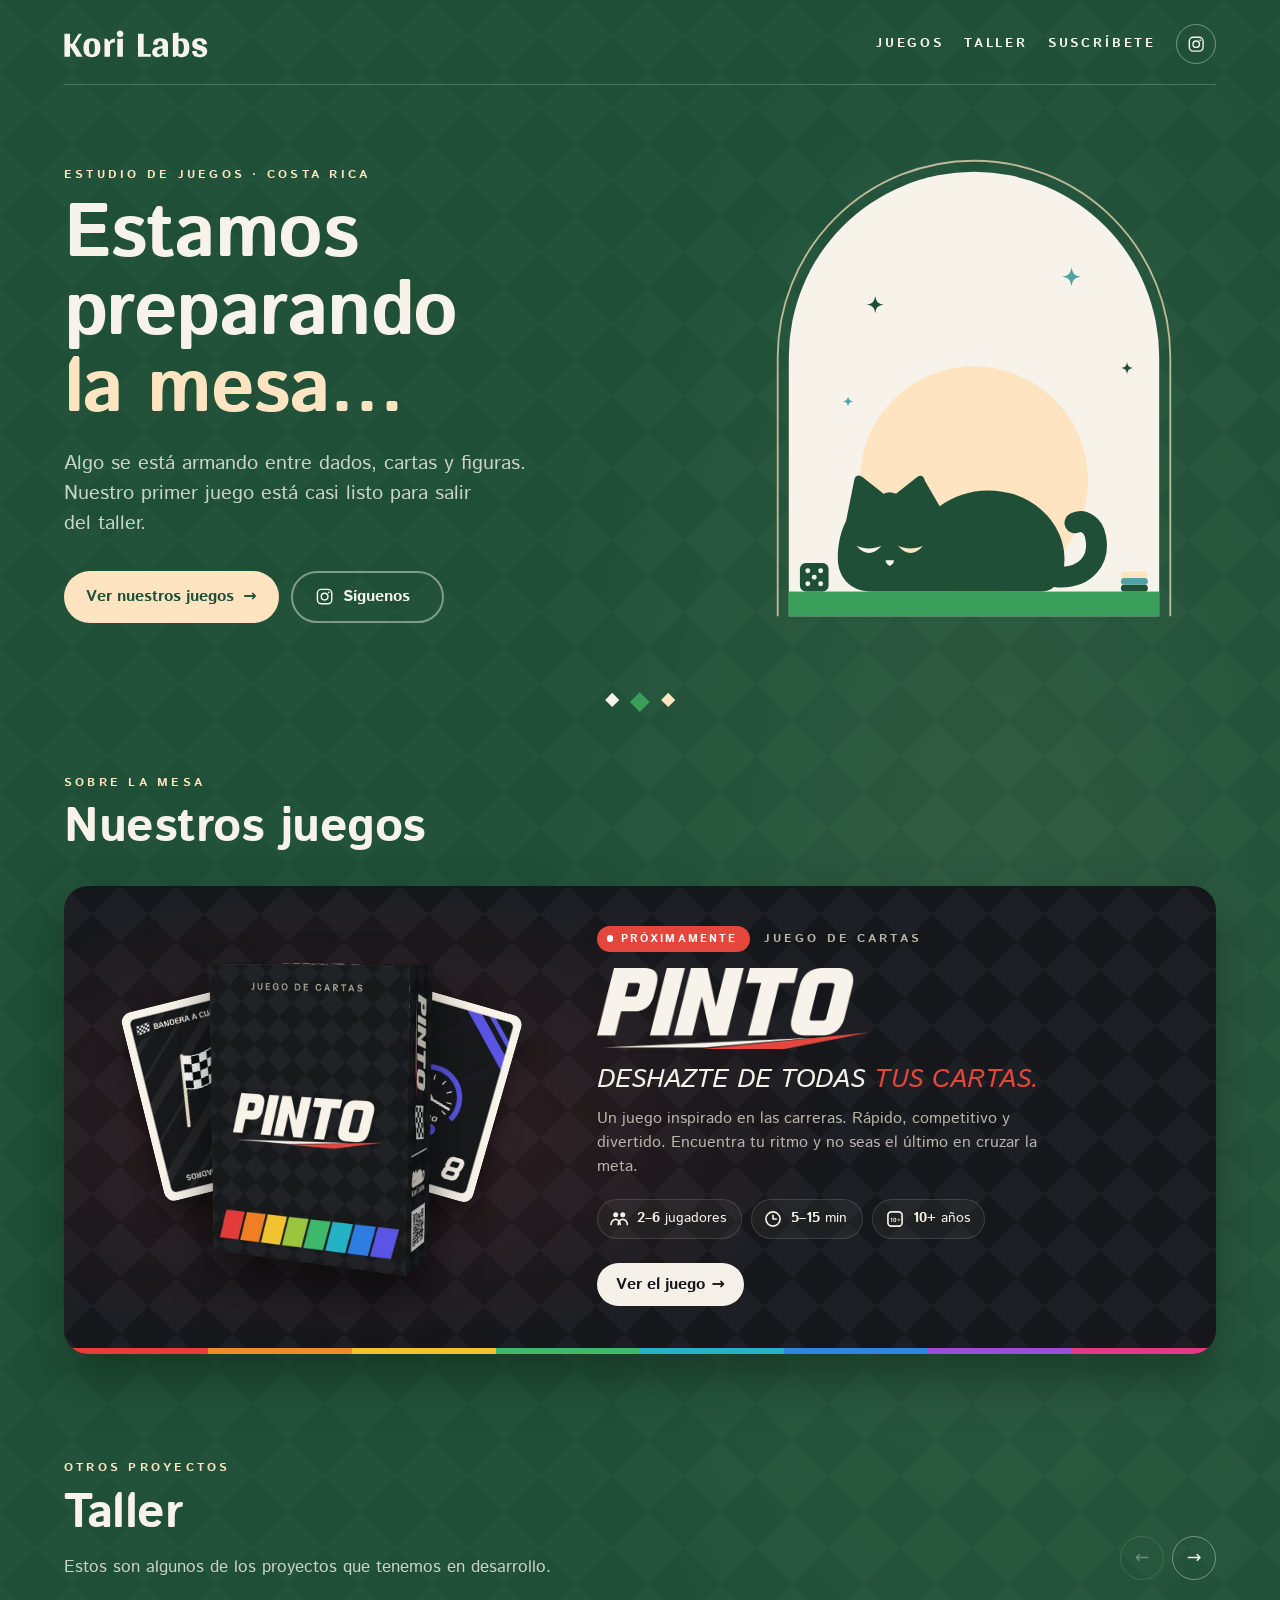
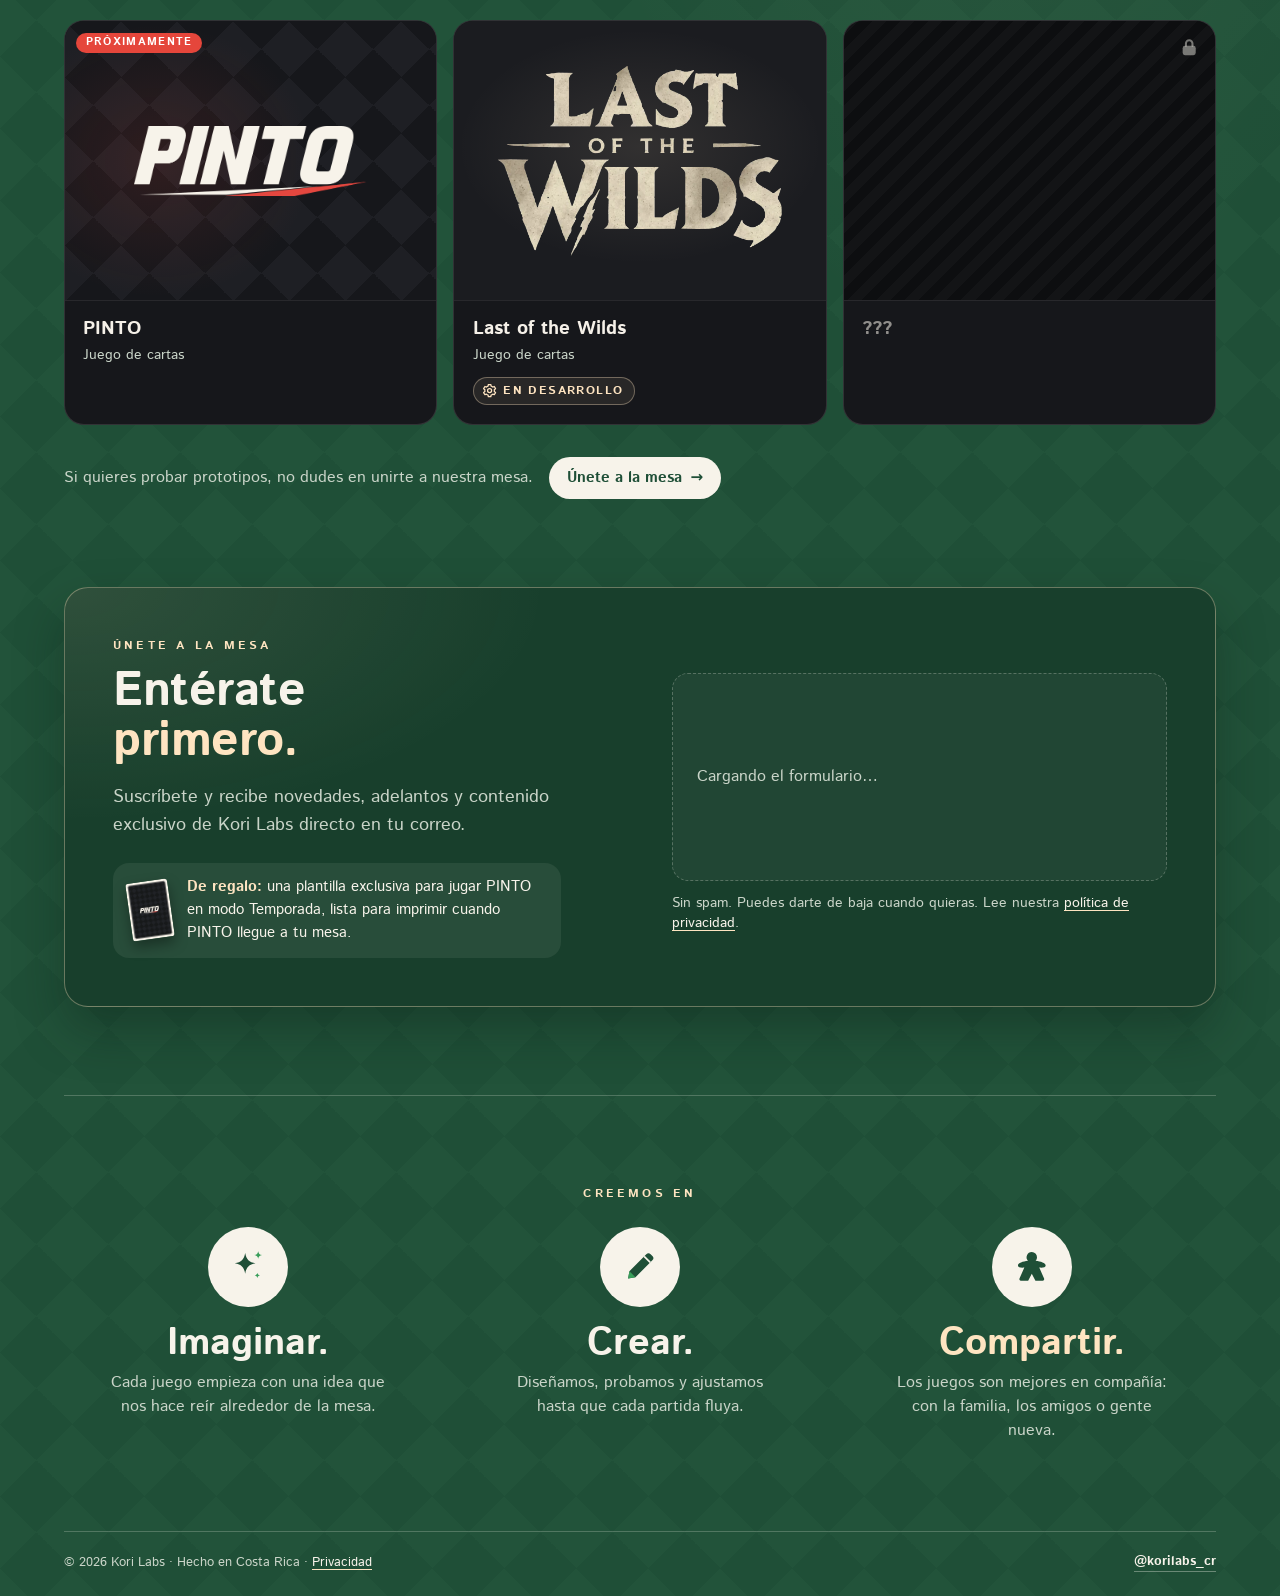
==== commit a2c22a26: "Assets: replace the PINTO rhythm cards with the new art - Re-render ritmo-1…8.webp (660×922) from th" ====
--- a/index.html
+++ b/index.html
@@ -148,8 +148,8 @@
 
         <a class="h-game" href="juegos/pinto/" aria-labelledby="pinto-name">
           <div class="h-game__art">
-            <img class="h-game__card h-game__card--a" src="juegos/pinto/img/cartas/ritmo-8.webp?v=6" width="660" height="922" alt="" loading="lazy">
-            <img class="h-game__card h-game__card--b" src="juegos/pinto/img/cartas/bandera-a-cuadros.webp?v=6" width="660" height="922" alt="" loading="lazy">
+            <img class="h-game__card h-game__card--a" src="juegos/pinto/img/cartas/ritmo-8.webp?v=7" width="660" height="922" alt="" loading="lazy">
+            <img class="h-game__card h-game__card--b" src="juegos/pinto/img/cartas/bandera-a-cuadros.webp?v=7" width="660" height="922" alt="" loading="lazy">
             <img class="h-game__box" src="assets/pinto-caja.webp?v=2" width="560" height="798" alt="Caja del juego PINTO" loading="lazy">
           </div>
           <div class="h-game__copy">
@@ -240,7 +240,7 @@
             <h2 class="h-h2" id="join-title">Entérate <span class="accent">primero.</span></h2>
             <p class="h-join__lead">Suscríbete y recibe novedades, adelantos y contenido exclusivo de Kori Labs directo en tu correo.</p>
             <div class="h-join__gift">
-              <img src="juegos/pinto/img/cartas/reverso.webp?v=6" width="660" height="922" alt="" loading="lazy">
+              <img src="juegos/pinto/img/cartas/reverso.webp?v=7" width="660" height="922" alt="" loading="lazy">
               <p><strong>De regalo:</strong> una plantilla exclusiva para jugar PINTO en modo Temporada, lista para imprimir cuando PINTO llegue a tu mesa.</p>
             </div>
           </div>
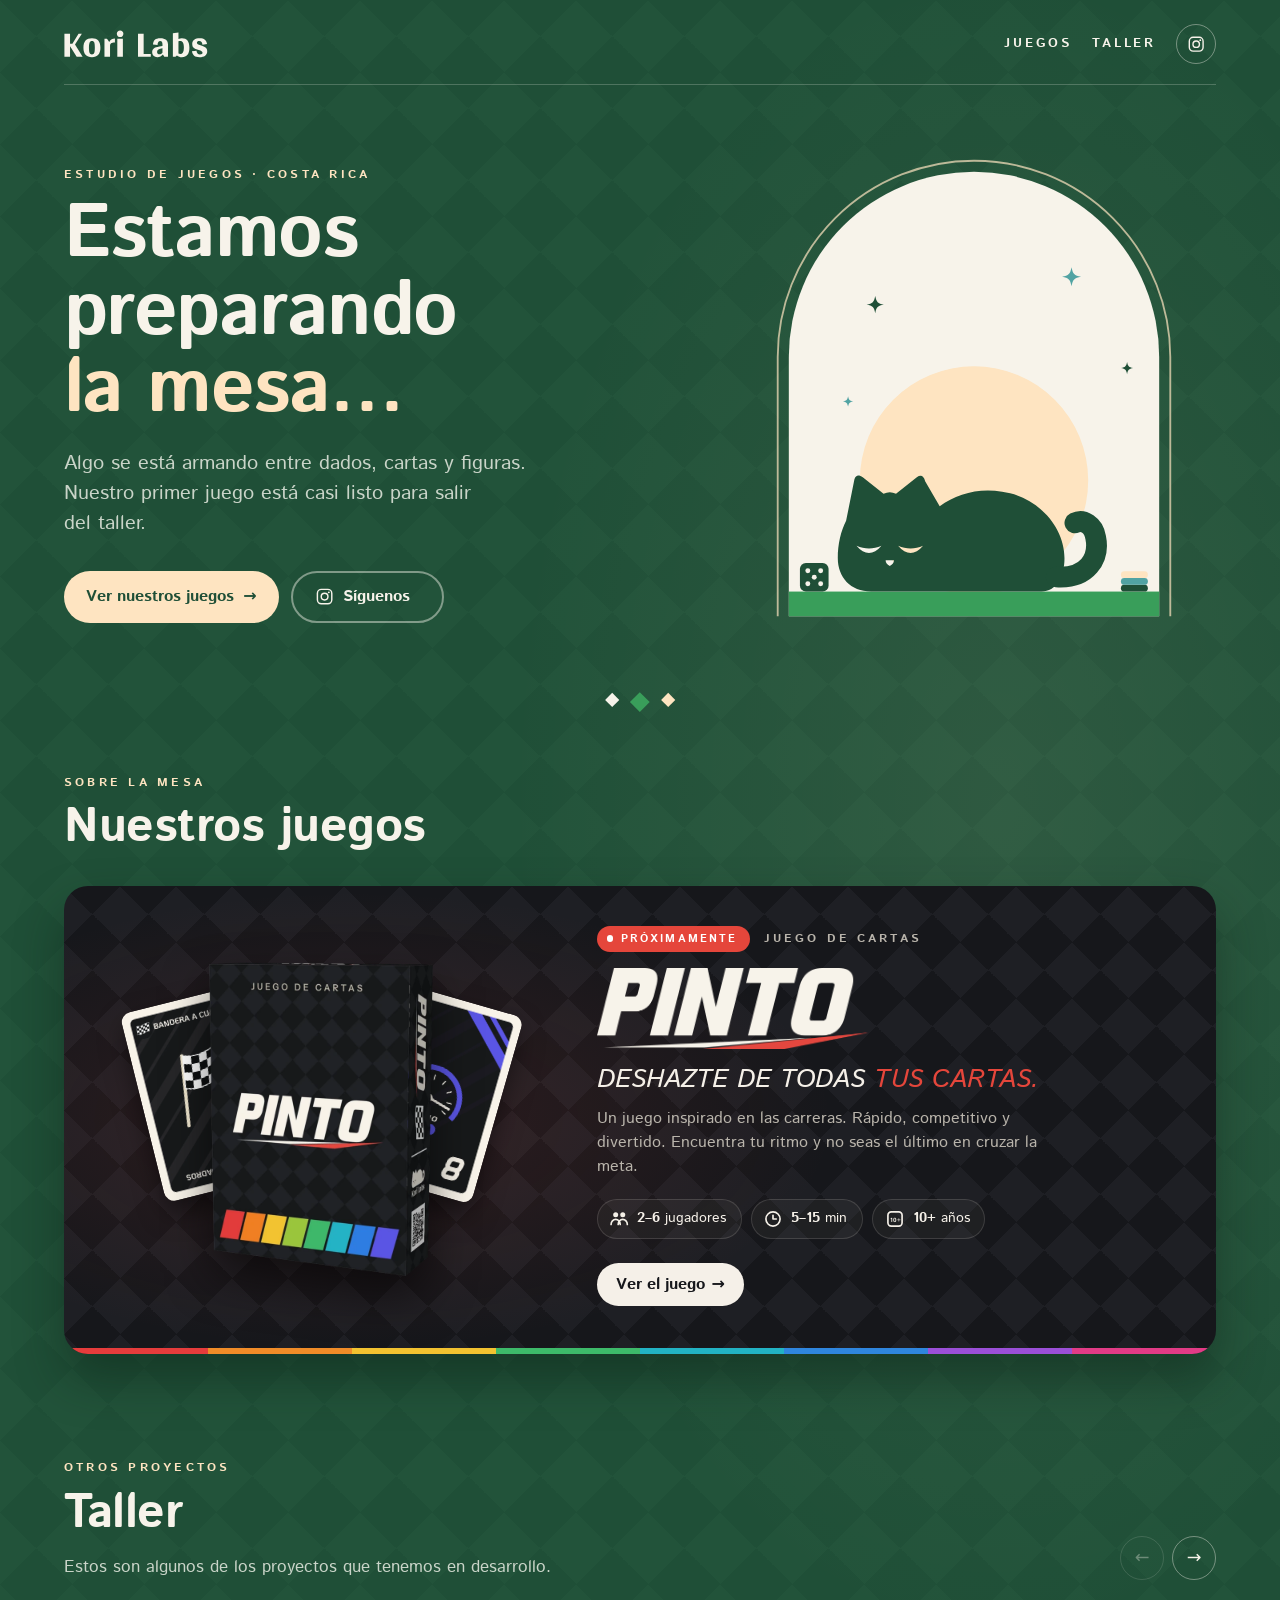
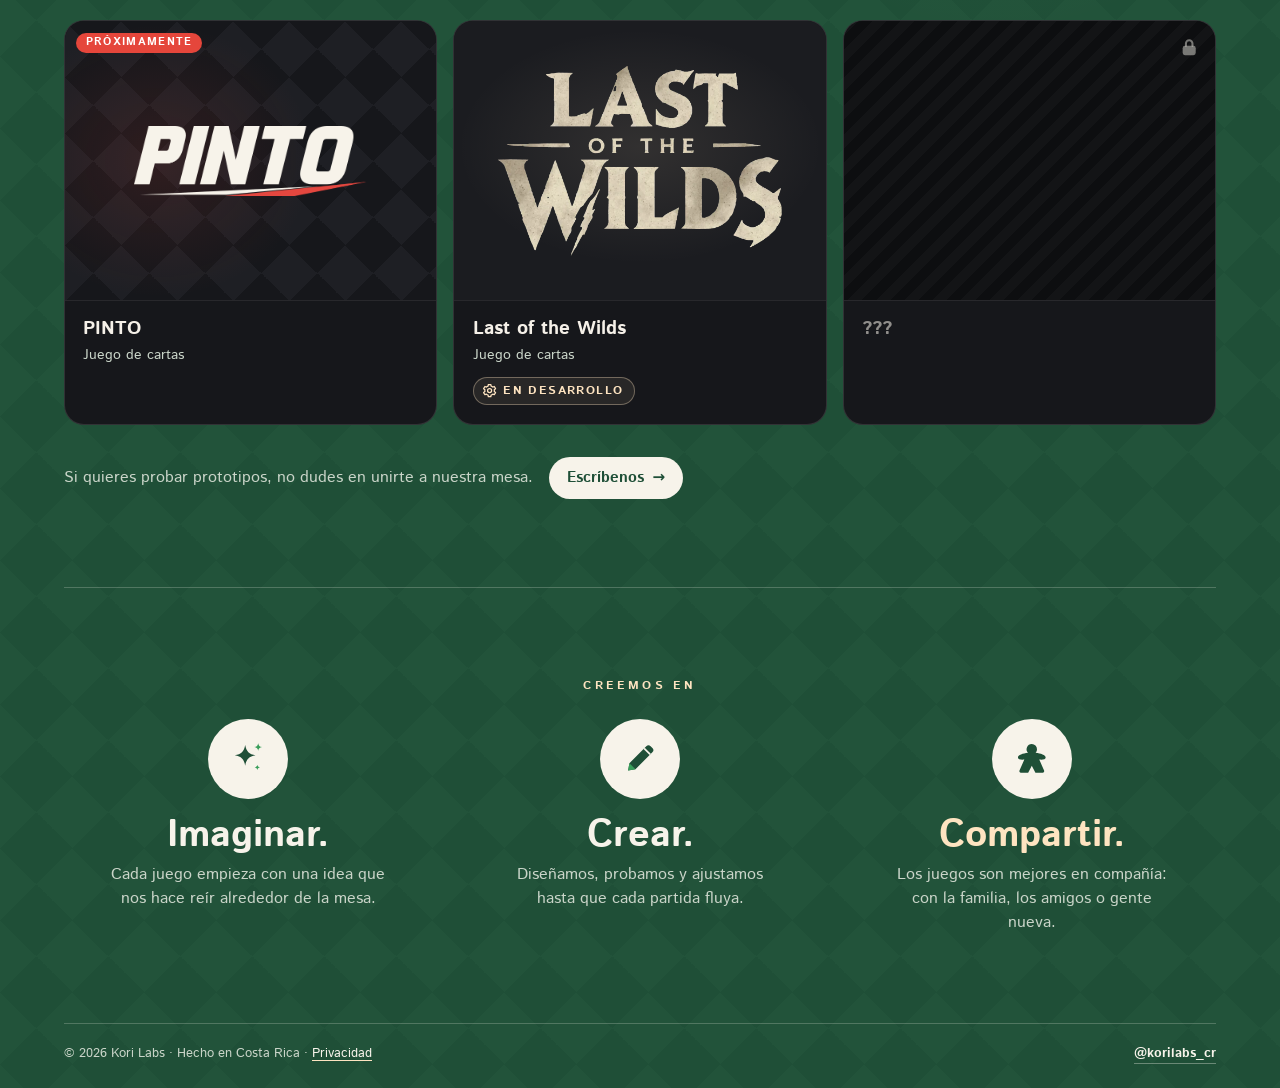
==== commit d580d4b9: "Home: remove the newsletter section and Suscríbete links - Drop the Sender form, its head script and" ====
--- a/index.html
+++ b/index.html
@@ -29,27 +29,8 @@
   <link rel="stylesheet" href="https://fonts.googleapis.com/css2?family=Istok+Web:wght@400;700&amp;display=swap">
 
   <link rel="stylesheet" href="css/styles.css?v=2">
-  <link rel="stylesheet" href="css/home.css?v=11">
-
-  <!-- Sender: script universal de la cuenta (carga el formulario de suscripción). -->
-  <script>
-    (function (s, e, n, d, er) {
-      s['Sender'] = er;
-      s[er] = s[er] || function () {
-        (s[er].q = s[er].q || []).push(arguments)
-      }, s[er].l = 1 * new Date();
-      s[er].on = function(event, callback) {
-        s[er].listeners = s[er].listeners || {};
-        (s[er].listeners[event] = s[er].listeners[event] || []).push(callback);
-      };
-      var a = e.createElement(n),
-          m = e.getElementsByTagName(n)[0];
-      a.async = 1;
-      a.src = d;
-      m.parentNode.insertBefore(a, m)
-    })(window, document, 'script', 'https://cdn.sender.net/accounts_resources/universal.js', 'sender');
-    sender('8f54c30b917106')
-  </script>
+  <link rel="stylesheet" href="css/home.css?v=12">
+
 </head>
 <body class="home">
 
@@ -97,7 +78,6 @@
       <nav class="site-nav" aria-label="Principal">
         <a class="site-nav__link" href="#juegos">Juegos</a>
         <a class="site-nav__link" href="#taller">Taller</a>
-        <a class="site-nav__link" href="#suscribete">Suscríbete</a>
         <a class="site-nav__icon" href="https://www.instagram.com/korilabs_cr/" target="_blank" rel="noopener noreferrer">
           <svg aria-hidden="true" focusable="false"><use href="#icon-instagram"/></svg>
           <span class="visually-hidden">Instagram de Kori Labs (se abre en una pestaña nueva)</span>
@@ -228,38 +208,10 @@
             </li>
           </ul>
         </div>
-        <p class="h-lab__note">Si quieres probar prototipos, no dudes en unirte a nuestra mesa. <a class="h-btn h-btn--small" href="#suscribete">Únete a la mesa <span aria-hidden="true">→</span></a></p>
-      </section>
-
-
-      <!-- Suscripción (formulario de Sender) -->
-      <section class="h-section h-join" id="suscribete" aria-labelledby="join-title">
-        <div class="h-join__card">
-          <div class="h-join__copy">
-            <p class="h-eyebrow">Únete a la mesa</p>
-            <h2 class="h-h2" id="join-title">Entérate <span class="accent">primero.</span></h2>
-            <p class="h-join__lead">Suscríbete y recibe novedades, adelantos y contenido exclusivo de Kori Labs directo en tu correo.</p>
-            <div class="h-join__gift">
-              <img src="juegos/pinto/img/cartas/reverso.webp?v=7" width="660" height="922" alt="" loading="lazy">
-              <p><strong>De regalo:</strong> una plantilla exclusiva para jugar PINTO en modo Temporada, lista para imprimir cuando PINTO llegue a tu mesa.</p>
-            </div>
-          </div>
-
-          <div class="h-join__form">
-            <!-- Formulario incrustado de Sender. Su diseño se cambia en Sender; aquí solo va el ID. -->
-            <div style="text-align: left" class="sender-form-field" data-sender-form-id="dNk3wL"></div>
-            <!-- Respaldo: se muestra mientras carga el formulario y se queda si Sender no carga
-                 (bloqueador de anuncios, red lenta, sin JavaScript). El enlace va al formulario
-                 hospedado de Sender: Formularios → engranaje → Publishing settings → "form URL". -->
-            <div class="h-join__fallback" data-sender-fallback>
-              <p class="h-join__loading" aria-hidden="true">Cargando el formulario…</p>
-              <p class="h-join__fallback-text">¿No ves el formulario? Puede que tu navegador lo esté bloqueando.</p>
-              <a class="h-btn h-btn--primary h-join__fallback-btn" href="https://stats.sender.net/forms/dNk3wL/view" target="_blank" rel="noopener noreferrer">Suscríbete aquí <span aria-hidden="true">→</span><span class="visually-hidden"> (se abre en una pestaña nueva)</span></a>
-            </div>
-            <p class="h-join__note">Sin spam. Puedes darte de baja cuando quieras. Lee nuestra <a href="privacidad/">política de privacidad</a>.</p>
-          </div>
-        </div>
-      </section>
+        <p class="h-lab__note">Si quieres probar prototipos, no dudes en unirte a nuestra mesa. <a class="h-btn h-btn--small" href="https://www.instagram.com/korilabs_cr/" target="_blank" rel="noopener noreferrer">Escríbenos <span aria-hidden="true">→</span><span class="visually-hidden"> por Instagram (se abre en una pestaña nueva)</span></a></p>
+      </section>
+
+
 
       <!-- Valores -->
       <section class="h-section h-values" aria-labelledby="valores-title">
@@ -293,31 +245,6 @@
     </footer>
   </div>
 
-  <script>
-    // Respaldo del formulario de Sender: oculta el aviso cuando el formulario aparece;
-    // si no aparece en unos segundos, muestra el enlace al formulario hospedado.
-    (function () {
-      var field = document.querySelector('.sender-form-field');
-      var fallback = document.querySelector('[data-sender-fallback]');
-      if (!field || !fallback) return;
-      var link = fallback.querySelector('a');
-      if (link && link.getAttribute('href') === 'SENDER_FORM_URL') link.hidden = true; // aún sin URL
-      fallback.classList.add('is-loading');
-
-      function rendered() { return field.offsetHeight > 40; }
-      function done() { fallback.hidden = true; observer.disconnect(); clearTimeout(timer); }
-      var observer = new MutationObserver(function () {
-        // Sender agrega el formulario y luego carga su contenido; esperamos a que tenga altura.
-        if (rendered()) done(); else setTimeout(function () { if (rendered()) done(); }, 600);
-      });
-      observer.observe(field, { childList: true, subtree: true });
-      var timer = setTimeout(function () {
-        if (rendered()) return done();
-        fallback.classList.remove('is-loading');
-        fallback.classList.add('is-failed');
-      }, 8000);
-    })();
-  </script>
   <script>
     /* Workshop carousel: arrow buttons scroll the track by one card. */
     (function () {
--- a/css/home.css
+++ b/css/home.css
@@ -683,8 +683,6 @@
 @media (max-width: 30rem) {
   .site-nav { gap: 0.85rem; }
   .site-nav__link { letter-spacing: 0.1em; }
-  /* Three links don't fit on phones; the subscribe section stays reachable from the page */
-  .site-nav__link[href="#suscribete"] { display: none; }
 }
 
 /* En pantallas muy angostas el enlace no cabe; la sección sigue en la portada */
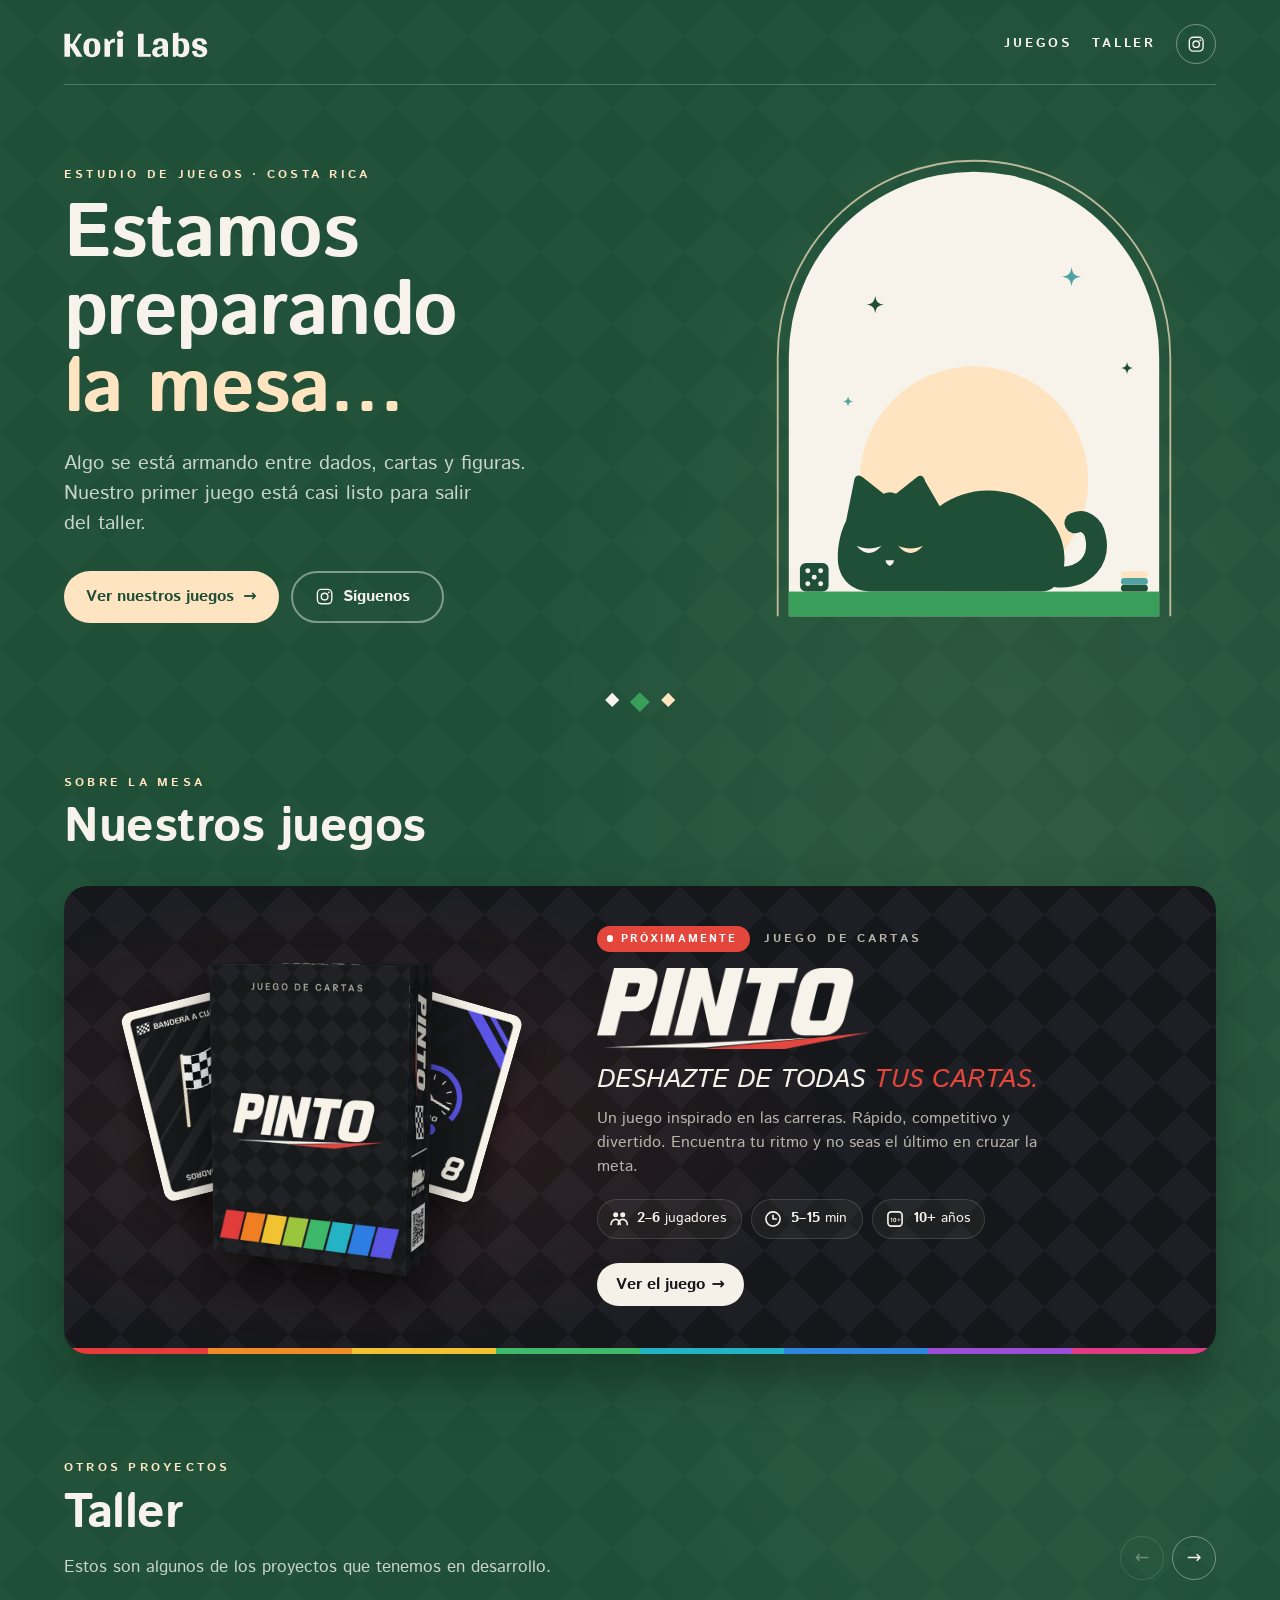
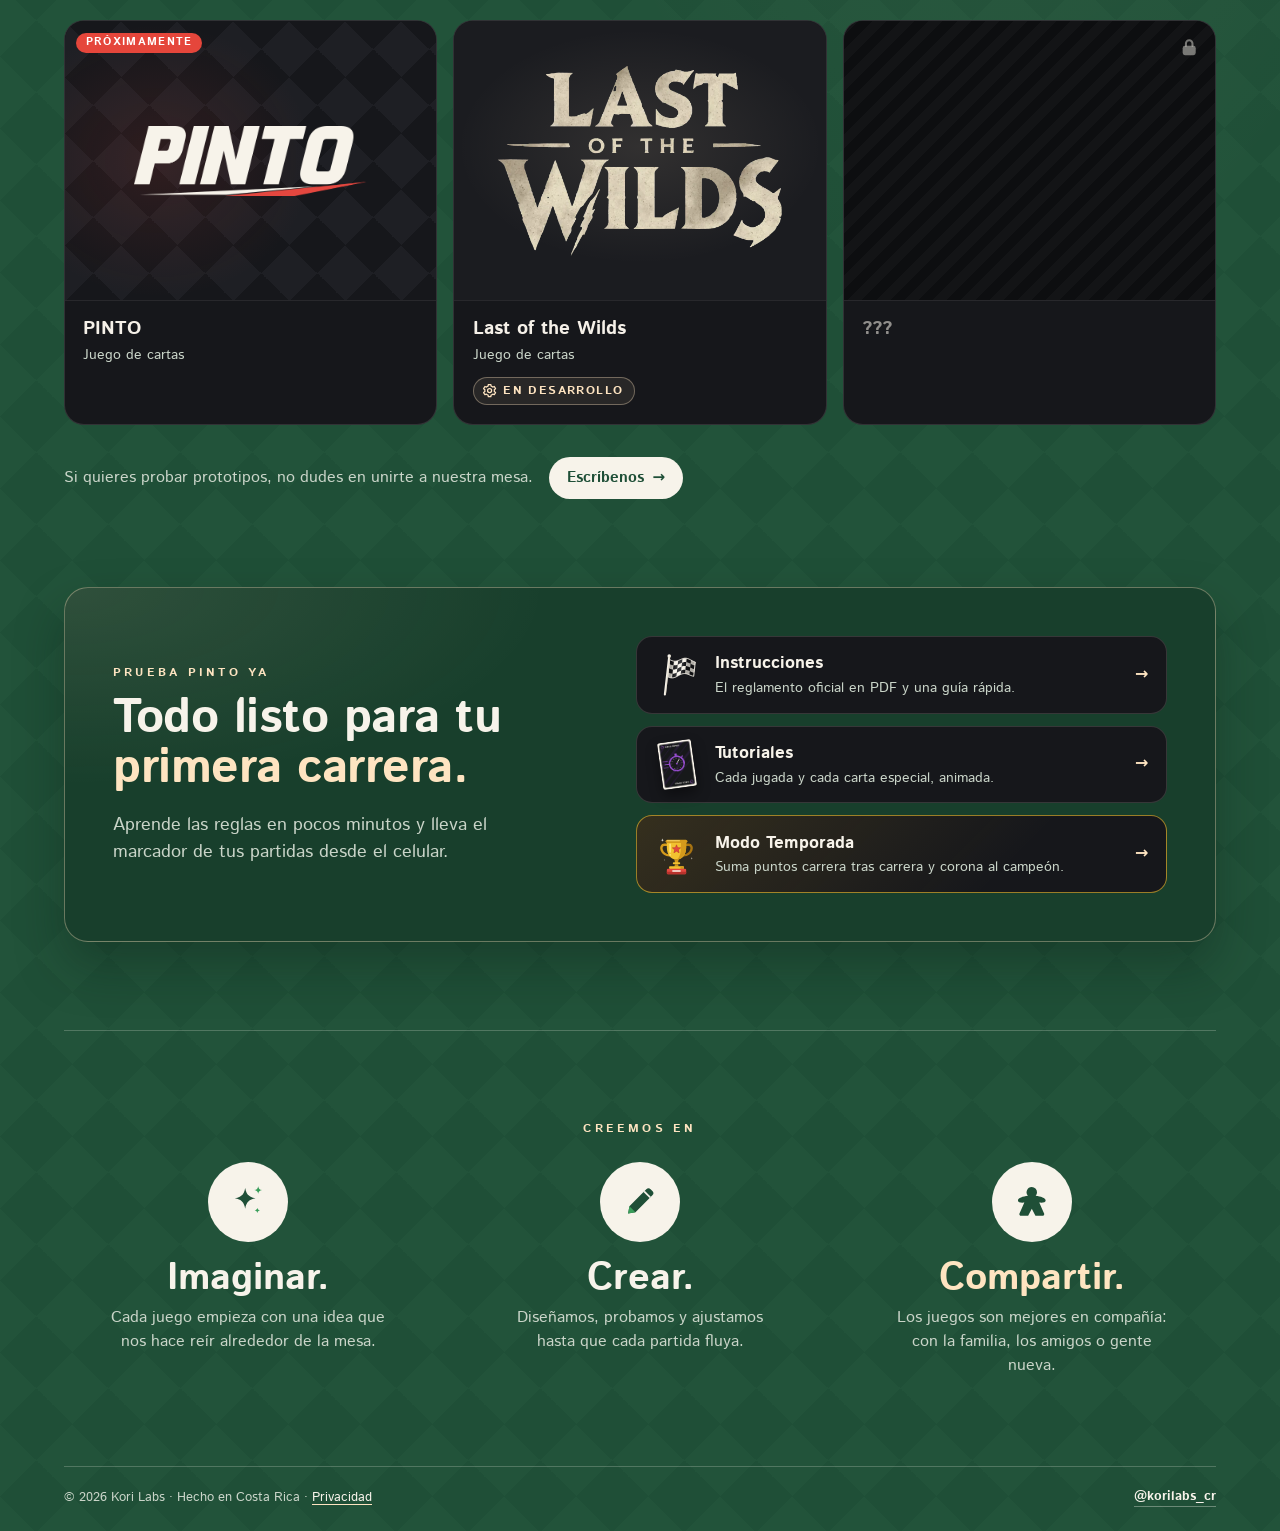
==== commit 2d6036dc: "Home: add the "Prueba PINTO ya" section where the newsletter was - Three tiles: Instrucciones, Tutor" ====
--- a/index.html
+++ b/index.html
@@ -29,7 +29,7 @@
   <link rel="stylesheet" href="https://fonts.googleapis.com/css2?family=Istok+Web:wght@400;700&amp;display=swap">
 
   <link rel="stylesheet" href="css/styles.css?v=2">
-  <link rel="stylesheet" href="css/home.css?v=12">
+  <link rel="stylesheet" href="css/home.css?v=13">
 
 </head>
 <body class="home">
@@ -212,6 +212,40 @@
       </section>
 
 
+
+      <!-- "Prueba PINTO ya": shortcuts to what can be used today (replaces the newsletter, Nov 2026) -->
+      <section class="h-section h-try" id="prueba" aria-labelledby="try-title">
+        <div class="h-try__card">
+          <div class="h-try__copy">
+            <p class="h-eyebrow">Prueba PINTO ya</p>
+            <h2 class="h-h2" id="try-title">Todo listo para tu <span class="accent">primera carrera.</span></h2>
+            <p class="h-try__lead">Aprende las reglas en pocos minutos y lleva el marcador de tus partidas desde el celular.</p>
+          </div>
+          <ul class="h-try__list">
+            <li>
+              <a class="h-try__item" href="juegos/pinto/instrucciones/">
+                <img class="h-try__icon" src="juegos/pinto/img/icono-bandera-cuadros.svg" width="512" height="512" alt="">
+                <span class="h-try__txt"><b>Instrucciones</b><span>El reglamento oficial en PDF y una guía rápida.</span></span>
+                <span class="h-try__arrow" aria-hidden="true">→</span>
+              </a>
+            </li>
+            <li>
+              <a class="h-try__item" href="juegos/pinto/tutorial/">
+                <img class="h-try__icon h-try__icon--card" src="juegos/pinto/img/cartas/vuelta-rapida.webp?v=7" width="660" height="922" alt="">
+                <span class="h-try__txt"><b>Tutoriales</b><span>Cada jugada y cada carta especial, animada.</span></span>
+                <span class="h-try__arrow" aria-hidden="true">→</span>
+              </a>
+            </li>
+            <li>
+              <a class="h-try__item h-try__item--gold" href="juegos/pinto/modos/temporada/">
+                <img class="h-try__icon" src="juegos/pinto/img/icono-trofeo.svg" width="512" height="512" alt="">
+                <span class="h-try__txt"><b>Modo Temporada</b><span>Suma puntos carrera tras carrera y corona al campeón.</span></span>
+                <span class="h-try__arrow" aria-hidden="true">→</span>
+              </a>
+            </li>
+          </ul>
+        </div>
+      </section>
 
       <!-- Valores -->
       <section class="h-section h-values" aria-labelledby="valores-title">
--- a/css/home.css
+++ b/css/home.css
@@ -597,12 +597,13 @@
 
 @media (prefers-reduced-motion: reduce) { html { scroll-behavior: auto; } }
 
-.h-join { padding-top: 0; scroll-margin-top: 1.5rem; }
-
-.h-join__card {
-  position: relative;
-  display: grid;
-  gap: 2rem;
+/* --- "Prueba PINTO ya" (replaced the newsletter, Nov 2026) ------------- */
+
+.h-try { padding-top: 0; scroll-margin-top: 1.5rem; }
+
+.h-try__card {
+  display: grid;
+  gap: 1.75rem;
   padding: clamp(1.75rem, 5vw, 3rem) clamp(1.25rem, 5vw, 3rem);
   border: 1.5px solid rgb(254 228 193 / 0.35);
   border-radius: 1.5rem;
@@ -612,7 +613,7 @@
   box-shadow: 0 1.5rem 3rem rgb(10 30 20 / 0.35);
 }
 
-.h-join__lead {
+.h-try__lead {
   max-width: 28rem;
   margin: 1rem 0 0;
   color: var(--cream-dim);
@@ -620,64 +621,38 @@
   text-wrap: pretty;
 }
 
-.h-join__gift {
+.h-try__list { display: grid; gap: 0.75rem; margin: 0; padding: 0; list-style: none; align-content: center; }
+
+.h-try__item {
   display: flex;
   align-items: center;
   gap: 1rem;
-  max-width: 28rem;
-  margin-top: 1.5rem;
-  padding: 0.85rem 1rem;
+  padding: 0.9rem 1.1rem;
+  border: 1px solid rgb(247 243 234 / 0.14);
   border-radius: 1rem;
-  background: rgb(247 243 234 / 0.07);
-}
-
-.h-join__gift img {
-  flex: none;
-  width: 2.6rem;
-  height: auto;
-  border-radius: 7.5%/5.35%;
-  transform: rotate(-8deg);
-  box-shadow: 0 0.4rem 0.8rem rgb(0 0 0 / 0.35);
-}
-
-.h-join__gift p { margin: 0; font-size: 0.95rem; }
-.h-join__gift strong { color: var(--peach); }
-
-.h-join__form {
-  display: grid;
-  align-content: center;
-  gap: 0.75rem;
-  min-width: 0;
-}
-
-/* El respaldo reserva el alto aproximado del formulario para que la nota no salte al cargar */
-.h-join__fallback {
-  display: grid;
-  justify-items: start;
-  align-content: center;
-  gap: 0.9rem;
-  min-height: 13rem;
-  padding: 1.5rem;
-  border: 1.5px dashed rgb(247 243 234 / 0.25);
-  border-radius: 1rem;
-  background: rgb(247 243 234 / 0.04);
-}
-
-.h-join__fallback p { margin: 0; }
-.h-join__fallback[hidden] { display: none; }
-.h-join__fallback-text { color: var(--cream-dim); }
-
-/* Sin JS: solo texto + enlace. Con JS: "Cargando…" primero; texto + enlace si falla. */
-.h-join__loading { display: none; color: var(--cream-dim); }
-.h-join__fallback.is-loading .h-join__loading { display: block; animation: h-pulse 1.6s ease-in-out infinite; }
-.h-join__fallback.is-loading .h-join__fallback-text,
-.h-join__fallback.is-loading .h-join__fallback-btn { display: none; }
-.h-join__fallback-btn[hidden] { display: none; }
-
-.h-join__note {
-  margin: 0;
-  color: var(--cream-dim);
-  font-size: 0.85rem;
+  background: var(--asphalt);
+  color: var(--cream);
+  text-decoration: none;
+  transition: transform 0.2s ease, border-color 0.2s ease;
+}
+.h-try__item:hover { transform: translateY(-2px); border-color: var(--peach); }
+.h-try__item:focus-visible { outline: 3px solid var(--peach); outline-offset: 3px; }
+.h-try__item--gold { border-color: rgb(242 194 48 / 0.6); background: linear-gradient(135deg, rgb(242 194 48 / 0.14), transparent 70%), var(--asphalt); }
+.h-try__item--gold:hover { border-color: #f2c230; }
+
+.h-try__icon { flex: none; width: 2.8rem; height: 2.8rem; object-fit: contain; }
+.h-try__icon--card { width: 2.1rem; height: auto; margin-inline: 0.35rem; border-radius: 7.5%/5.35%; transform: rotate(-8deg); box-shadow: 0 0.4rem 0.8rem rgb(0 0 0 / 0.4); }
+.h-try__txt { display: grid; gap: 0.15rem; flex: 1; min-width: 0; }
+.h-try__txt b { font-size: 1.05rem; }
+.h-try__txt span { color: var(--cream-dim); font-size: 0.9rem; line-height: 1.35; }
+.h-try__arrow { flex: none; color: var(--peach); font-weight: 700; }
+
+@media (min-width: 52rem) {
+  .h-try__card { grid-template-columns: 1fr 1.1fr; align-items: center; gap: 2.5rem; }
+}
+
+@media (prefers-reduced-motion: reduce) {
+  .h-try__item, .h-try__item:hover { transition: none; transform: none; }
 }
 
 @media (max-width: 30rem) {
@@ -768,18 +743,15 @@
 .h-footer__ig:hover { border-color: var(--peach); color: var(--peach); }
 .h-footer__ig:focus-visible { outline: 3px solid var(--peach); outline-offset: 3px; }
 
-.h-footer__link,
-.h-join__note a {
+.h-footer__link {
   color: var(--cream);
   text-decoration-color: var(--peach);
   text-underline-offset: 0.2em;
 }
 
-.h-footer__link:hover,
-.h-join__note a:hover { color: var(--peach); }
-
-.h-footer__link:focus-visible,
-.h-join__note a:focus-visible { outline: 3px solid var(--peach); outline-offset: 3px; border-radius: 2px; }
+.h-footer__link:hover { color: var(--peach); }
+
+.h-footer__link:focus-visible { outline: 3px solid var(--peach); outline-offset: 3px; border-radius: 2px; }
 
 /* --- Tablet ------------------------------------------------------------- */
 
@@ -813,12 +785,6 @@
   }
 
   .h-game__art { width: min(100%, 14rem); }
-
-  .h-join__card {
-    grid-template-columns: minmax(0, 1fr) minmax(0, 1fr);
-    align-items: center;
-    gap: clamp(2rem, 5vw, 4rem);
-  }
 }
 
 
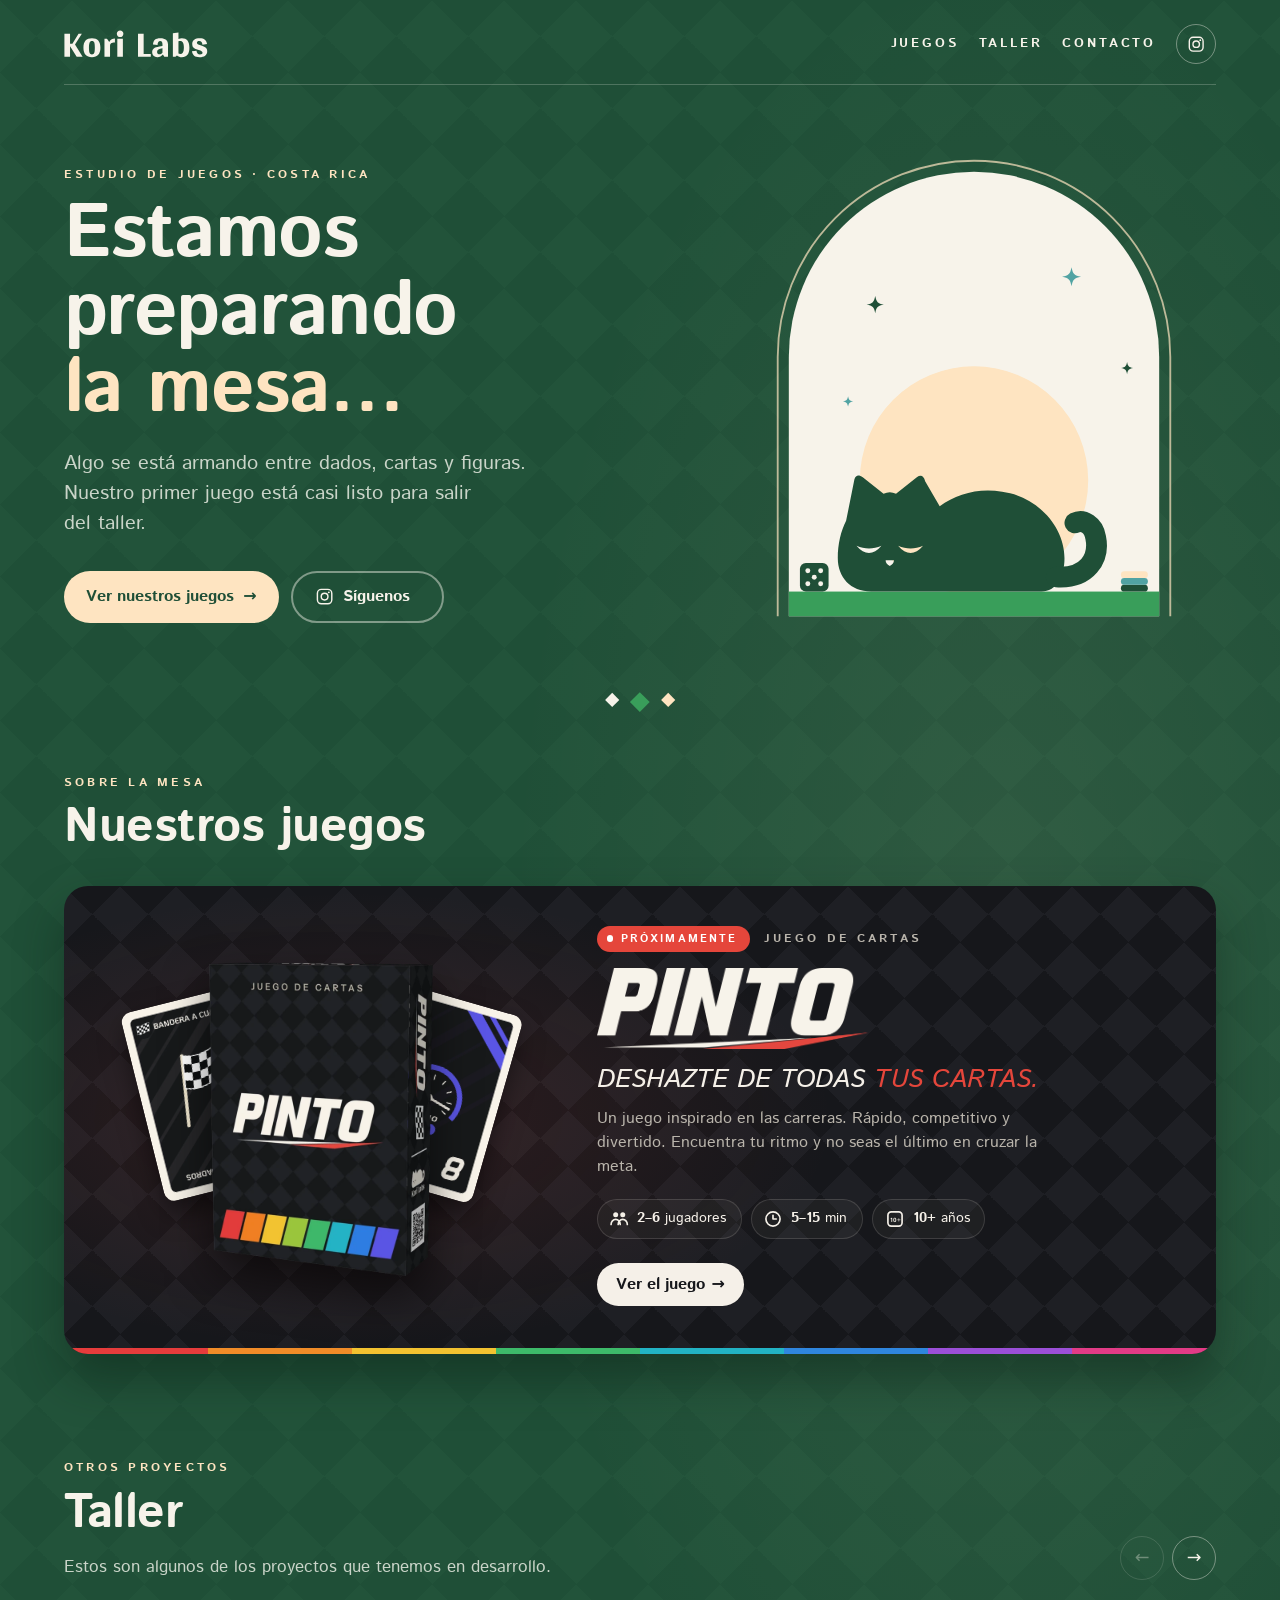
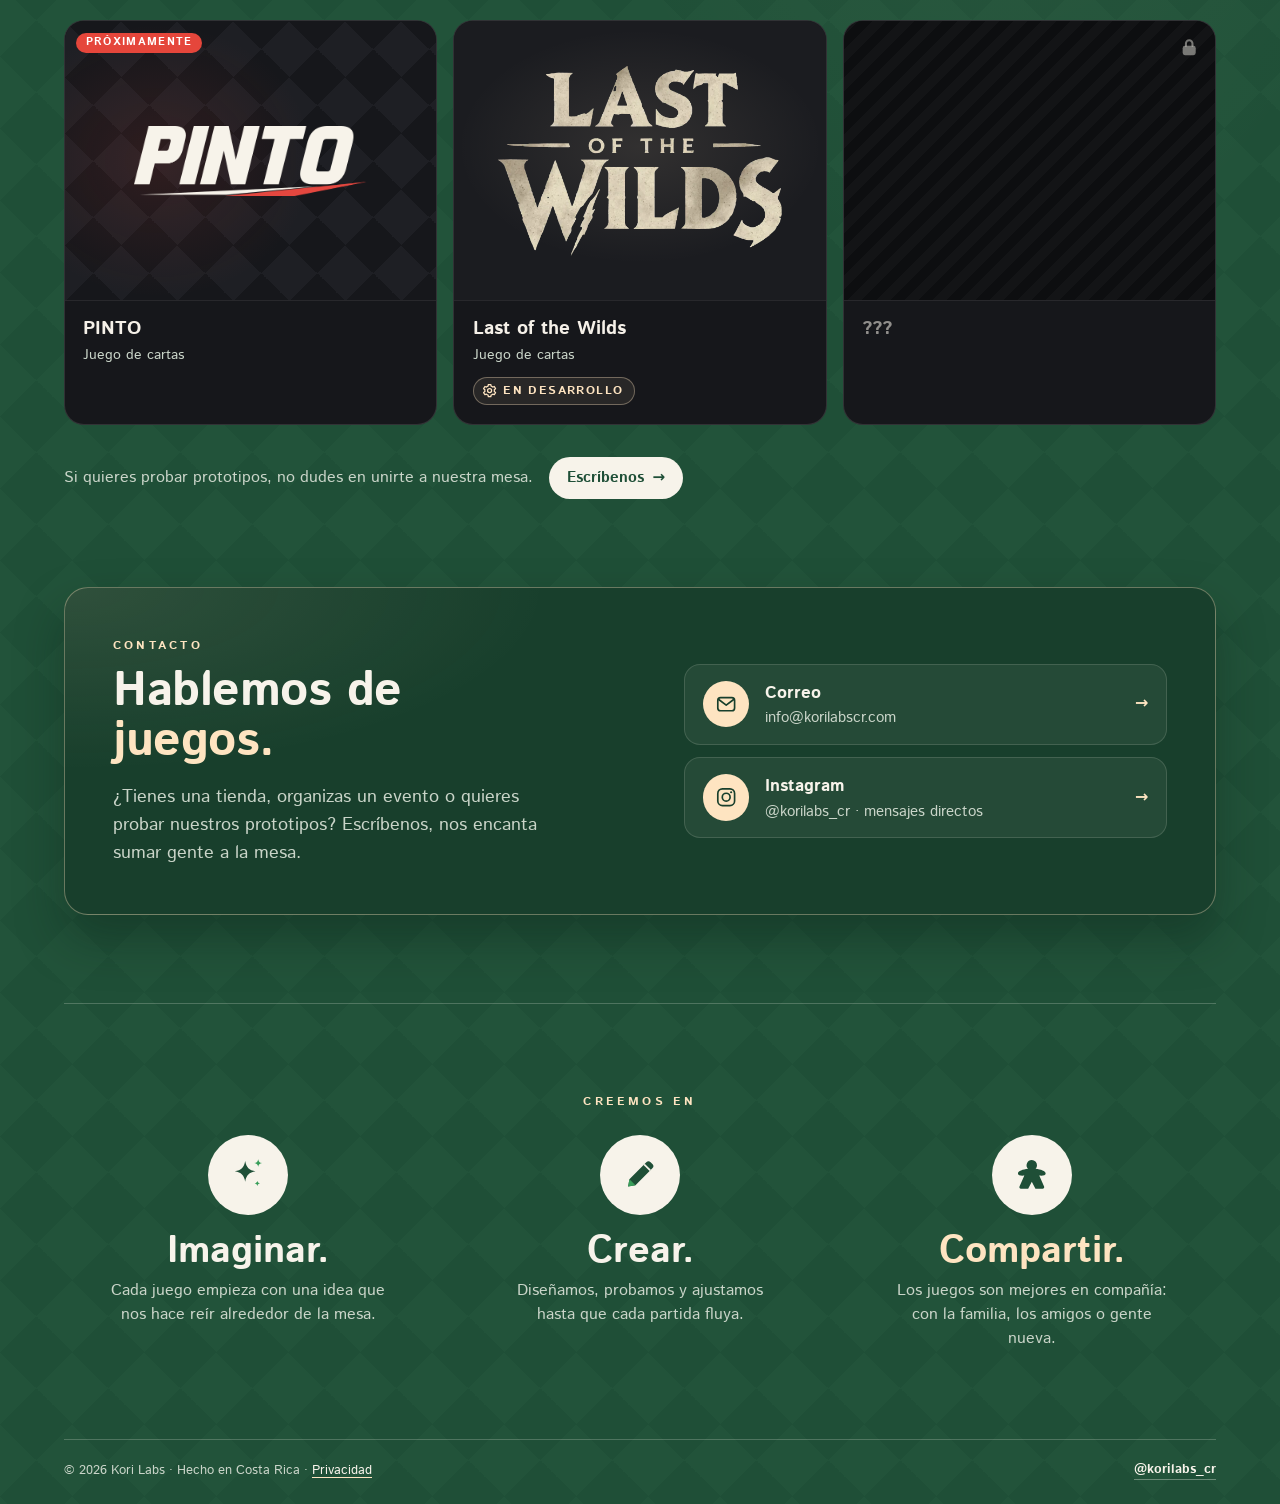
==== commit 6b43d975: "Home: replace "Prueba PINTO ya" with a Contacto section - "Hablemos de juegos." card with email and " ====
--- a/index.html
+++ b/index.html
@@ -29,13 +29,17 @@
   <link rel="stylesheet" href="https://fonts.googleapis.com/css2?family=Istok+Web:wght@400;700&amp;display=swap">
 
   <link rel="stylesheet" href="css/styles.css?v=2">
-  <link rel="stylesheet" href="css/home.css?v=13">
+  <link rel="stylesheet" href="css/home.css?v=14">
 
 </head>
 <body class="home">
 
   <!-- Iconos. Para una red social nueva, añade aquí un <symbol> (ver README). -->
   <svg width="0" height="0" style="position:absolute" aria-hidden="true" focusable="false">
+    <symbol id="icon-mail" viewBox="0 0 24 24">
+      <rect x="3" y="5" width="18" height="14" rx="3" fill="none" stroke="currentColor" stroke-width="1.8"/>
+      <path d="M4 7l8 6 8-6" fill="none" stroke="currentColor" stroke-width="1.8" stroke-linecap="round" stroke-linejoin="round"/>
+    </symbol>
     <symbol id="icon-instagram" viewBox="0 0 24 24">
       <rect x="3" y="3" width="18" height="18" rx="5" fill="none" stroke="currentColor" stroke-width="1.8"/>
       <circle cx="12" cy="12" r="4.2" fill="none" stroke="currentColor" stroke-width="1.8"/>
@@ -78,6 +82,7 @@
       <nav class="site-nav" aria-label="Principal">
         <a class="site-nav__link" href="#juegos">Juegos</a>
         <a class="site-nav__link" href="#taller">Taller</a>
+        <a class="site-nav__link" href="#contacto">Contacto</a>
         <a class="site-nav__icon" href="https://www.instagram.com/korilabs_cr/" target="_blank" rel="noopener noreferrer">
           <svg aria-hidden="true" focusable="false"><use href="#icon-instagram"/></svg>
           <span class="visually-hidden">Instagram de Kori Labs (se abre en una pestaña nueva)</span>
@@ -208,39 +213,33 @@
             </li>
           </ul>
         </div>
-        <p class="h-lab__note">Si quieres probar prototipos, no dudes en unirte a nuestra mesa. <a class="h-btn h-btn--small" href="https://www.instagram.com/korilabs_cr/" target="_blank" rel="noopener noreferrer">Escríbenos <span aria-hidden="true">→</span><span class="visually-hidden"> por Instagram (se abre en una pestaña nueva)</span></a></p>
-      </section>
-
-
-
-      <!-- "Prueba PINTO ya": shortcuts to what can be used today (replaces the newsletter, Nov 2026) -->
-      <section class="h-section h-try" id="prueba" aria-labelledby="try-title">
-        <div class="h-try__card">
-          <div class="h-try__copy">
-            <p class="h-eyebrow">Prueba PINTO ya</p>
-            <h2 class="h-h2" id="try-title">Todo listo para tu <span class="accent">primera carrera.</span></h2>
-            <p class="h-try__lead">Aprende las reglas en pocos minutos y lleva el marcador de tus partidas desde el celular.</p>
-          </div>
-          <ul class="h-try__list">
+        <p class="h-lab__note">Si quieres probar prototipos, no dudes en unirte a nuestra mesa. <a class="h-btn h-btn--small" href="#contacto">Escríbenos <span aria-hidden="true">→</span></a></p>
+      </section>
+
+
+
+      <!-- Contacto (replaced the newsletter, Nov 2026): email + Instagram -->
+      <section class="h-section h-contact" id="contacto" aria-labelledby="contact-title">
+        <div class="h-contact__card">
+          <div class="h-contact__copy">
+            <p class="h-eyebrow">Contacto</p>
+            <h2 class="h-h2" id="contact-title">Hablemos de <span class="accent">juegos.</span></h2>
+            <p class="h-contact__lead">¿Tienes una tienda, organizas un evento o quieres probar nuestros prototipos? Escríbenos, nos encanta sumar gente a la mesa.</p>
+          </div>
+          <ul class="h-contact__list">
             <li>
-              <a class="h-try__item" href="juegos/pinto/instrucciones/">
-                <img class="h-try__icon" src="juegos/pinto/img/icono-bandera-cuadros.svg" width="512" height="512" alt="">
-                <span class="h-try__txt"><b>Instrucciones</b><span>El reglamento oficial en PDF y una guía rápida.</span></span>
-                <span class="h-try__arrow" aria-hidden="true">→</span>
+              <a class="h-contact__item" href="mailto:info@korilabscr.com">
+                <span class="h-contact__icon" aria-hidden="true"><svg focusable="false"><use href="#icon-mail"/></svg></span>
+                <span class="h-contact__txt"><b>Correo</b><span>info@korilabscr.com</span></span>
+                <span class="h-contact__arrow" aria-hidden="true">→</span>
               </a>
             </li>
             <li>
-              <a class="h-try__item" href="juegos/pinto/tutorial/">
-                <img class="h-try__icon h-try__icon--card" src="juegos/pinto/img/cartas/vuelta-rapida.webp?v=7" width="660" height="922" alt="">
-                <span class="h-try__txt"><b>Tutoriales</b><span>Cada jugada y cada carta especial, animada.</span></span>
-                <span class="h-try__arrow" aria-hidden="true">→</span>
-              </a>
-            </li>
-            <li>
-              <a class="h-try__item h-try__item--gold" href="juegos/pinto/modos/temporada/">
-                <img class="h-try__icon" src="juegos/pinto/img/icono-trofeo.svg" width="512" height="512" alt="">
-                <span class="h-try__txt"><b>Modo Temporada</b><span>Suma puntos carrera tras carrera y corona al campeón.</span></span>
-                <span class="h-try__arrow" aria-hidden="true">→</span>
+              <a class="h-contact__item" href="https://www.instagram.com/korilabs_cr/" target="_blank" rel="noopener noreferrer">
+                <span class="h-contact__icon" aria-hidden="true"><svg focusable="false"><use href="#icon-instagram"/></svg></span>
+                <span class="h-contact__txt"><b>Instagram</b><span>@korilabs_cr · mensajes directos</span></span>
+                <span class="h-contact__arrow" aria-hidden="true">→</span>
+                <span class="visually-hidden"> (se abre en una pestaña nueva)</span>
               </a>
             </li>
           </ul>
--- a/css/home.css
+++ b/css/home.css
@@ -597,11 +597,11 @@
 
 @media (prefers-reduced-motion: reduce) { html { scroll-behavior: auto; } }
 
-/* --- "Prueba PINTO ya" (replaced the newsletter, Nov 2026) ------------- */
-
-.h-try { padding-top: 0; scroll-margin-top: 1.5rem; }
-
-.h-try__card {
+/* --- Contacto (replaced the newsletter, Nov 2026) --------------------- */
+
+.h-contact { padding-top: 0; scroll-margin-top: 1.5rem; }
+
+.h-contact__card {
   display: grid;
   gap: 1.75rem;
   padding: clamp(1.75rem, 5vw, 3rem) clamp(1.25rem, 5vw, 3rem);
@@ -613,7 +613,7 @@
   box-shadow: 0 1.5rem 3rem rgb(10 30 20 / 0.35);
 }
 
-.h-try__lead {
+.h-contact__lead {
   max-width: 28rem;
   margin: 1rem 0 0;
   color: var(--cream-dim);
@@ -621,49 +621,49 @@
   text-wrap: pretty;
 }
 
-.h-try__list { display: grid; gap: 0.75rem; margin: 0; padding: 0; list-style: none; align-content: center; }
-
-.h-try__item {
+.h-contact__list { display: grid; gap: 0.75rem; margin: 0; padding: 0; list-style: none; align-content: center; }
+
+.h-contact__item {
   display: flex;
   align-items: center;
   gap: 1rem;
-  padding: 0.9rem 1.1rem;
+  padding: 1rem 1.1rem;
   border: 1px solid rgb(247 243 234 / 0.14);
   border-radius: 1rem;
-  background: var(--asphalt);
+  background: rgb(247 243 234 / 0.06);
   color: var(--cream);
   text-decoration: none;
-  transition: transform 0.2s ease, border-color 0.2s ease;
-}
-.h-try__item:hover { transform: translateY(-2px); border-color: var(--peach); }
-.h-try__item:focus-visible { outline: 3px solid var(--peach); outline-offset: 3px; }
-.h-try__item--gold { border-color: rgb(242 194 48 / 0.6); background: linear-gradient(135deg, rgb(242 194 48 / 0.14), transparent 70%), var(--asphalt); }
-.h-try__item--gold:hover { border-color: #f2c230; }
-
-.h-try__icon { flex: none; width: 2.8rem; height: 2.8rem; object-fit: contain; }
-.h-try__icon--card { width: 2.1rem; height: auto; margin-inline: 0.35rem; border-radius: 7.5%/5.35%; transform: rotate(-8deg); box-shadow: 0 0.4rem 0.8rem rgb(0 0 0 / 0.4); }
-.h-try__txt { display: grid; gap: 0.15rem; flex: 1; min-width: 0; }
-.h-try__txt b { font-size: 1.05rem; }
-.h-try__txt span { color: var(--cream-dim); font-size: 0.9rem; line-height: 1.35; }
-.h-try__arrow { flex: none; color: var(--peach); font-weight: 700; }
+  transition: transform 0.2s ease, border-color 0.2s ease, background-color 0.2s ease;
+}
+.h-contact__item:hover { transform: translateY(-2px); border-color: var(--peach); background: rgb(247 243 234 / 0.1); }
+.h-contact__item:focus-visible { outline: 3px solid var(--peach); outline-offset: 3px; }
+
+.h-contact__icon { display: grid; flex: none; place-items: center; width: 2.9rem; height: 2.9rem; border-radius: 50%; background: var(--peach); color: var(--forest-deep); }
+.h-contact__icon svg { width: 1.4rem; height: 1.4rem; }
+.h-contact__txt { display: grid; gap: 0.15rem; flex: 1; min-width: 0; }
+.h-contact__txt b { font-size: 1.05rem; }
+.h-contact__txt span { overflow-wrap: anywhere; color: var(--cream-dim); font-size: 0.92rem; line-height: 1.35; }
+.h-contact__arrow { flex: none; color: var(--peach); font-weight: 700; }
 
 @media (min-width: 52rem) {
-  .h-try__card { grid-template-columns: 1fr 1.1fr; align-items: center; gap: 2.5rem; }
+  .h-contact__card { grid-template-columns: 1.1fr 1fr; align-items: center; gap: 2.5rem; }
 }
 
 @media (prefers-reduced-motion: reduce) {
-  .h-try__item, .h-try__item:hover { transition: none; transform: none; }
+  .h-contact__item, .h-contact__item:hover { transition: none; transform: none; }
 }
 
 @media (max-width: 30rem) {
-  .site-nav { gap: 0.85rem; }
-  .site-nav__link { letter-spacing: 0.1em; }
-}
-
-/* En pantallas muy angostas el enlace no cabe; la sección sigue en la portada */
+  .site-nav { gap: 0.8rem; }
+  .site-nav__link { font-size: 0.74rem; letter-spacing: 0.08em; }
+  /* Three links + the Instagram icon don't fit on phones: Instagram stays in Contacto and the footer */
+  .site-nav__icon { display: none; }
+}
+
+/* Very narrow phones (≤ 358 px): tighter nav so the three links fit */
 @media (max-width: 22.4rem) {
-  .site-nav { gap: 0.6rem; }
-  .site-nav__link { letter-spacing: 0.06em; }
+  .site-nav { gap: 0.55rem; }
+  .site-nav__link { font-size: 0.68rem; letter-spacing: 0.04em; }
 }
 
 /* --- Valores ------------------------------------------------------------ */
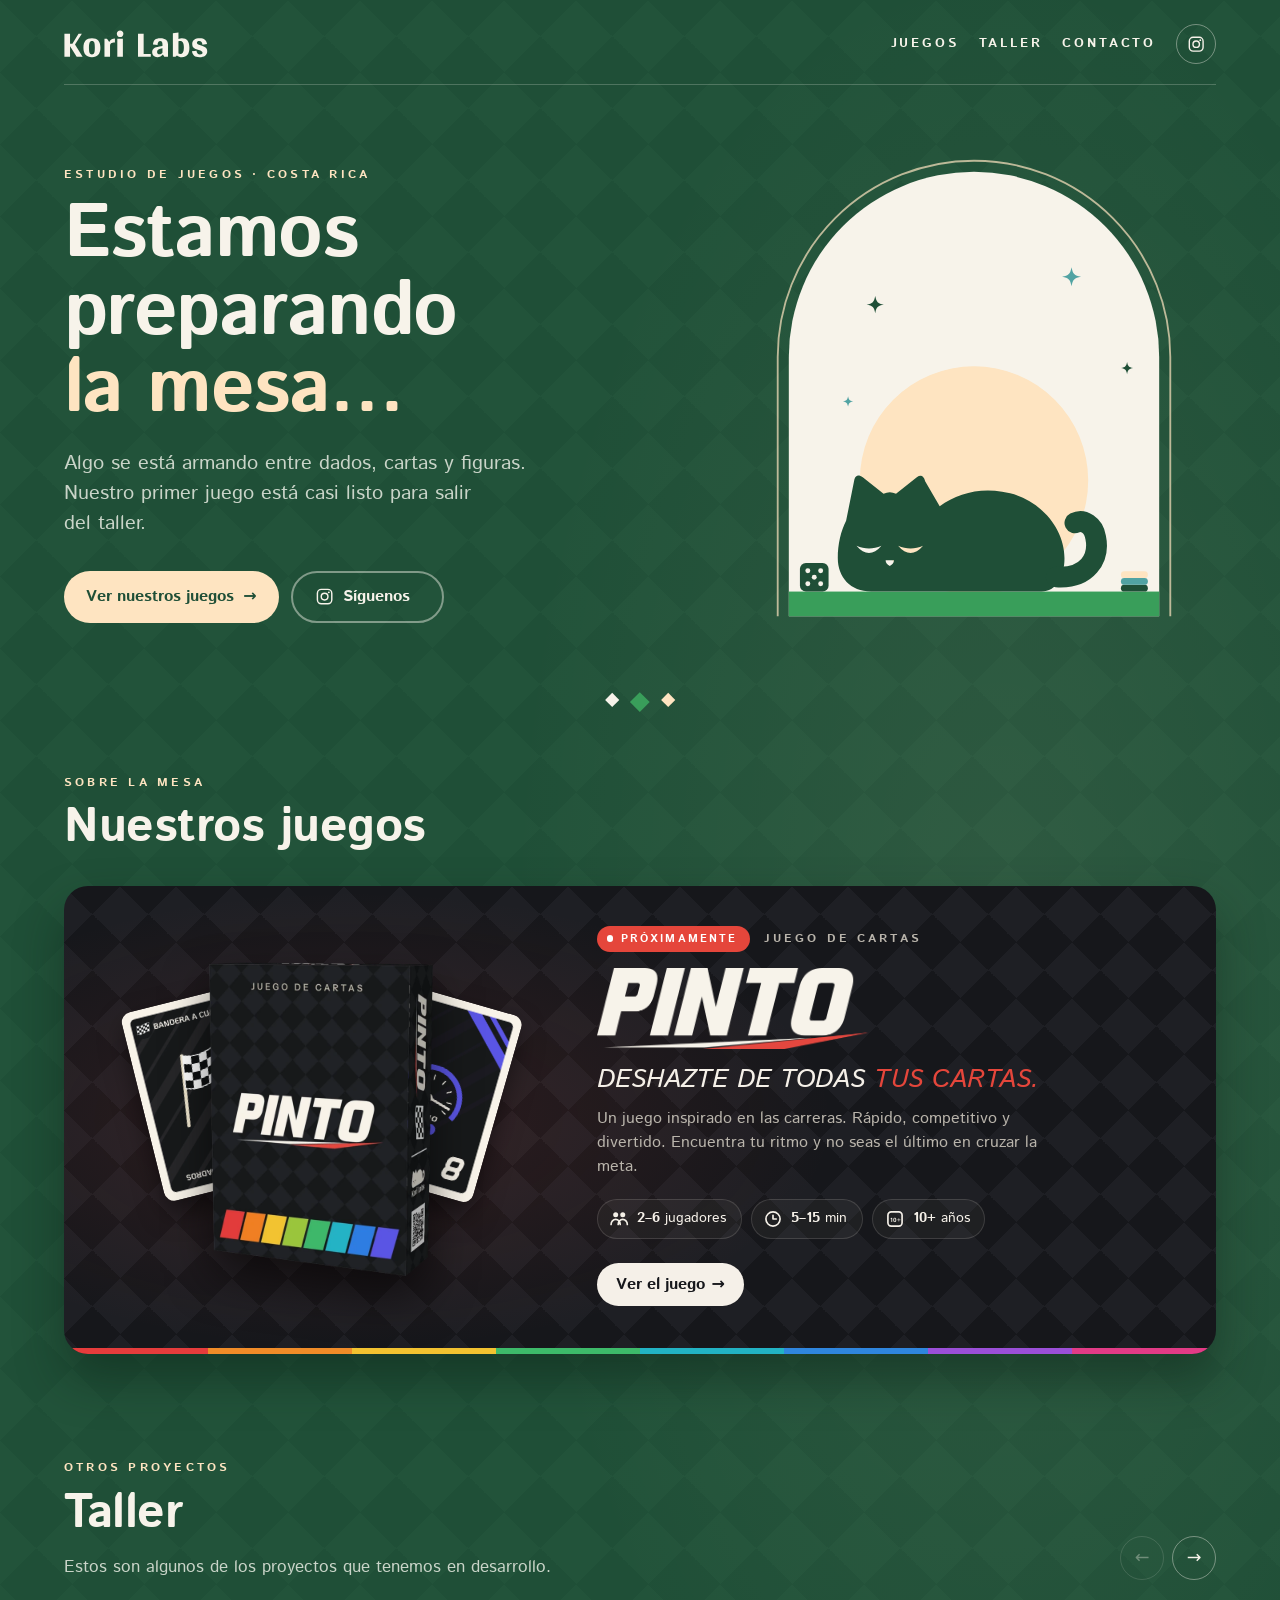
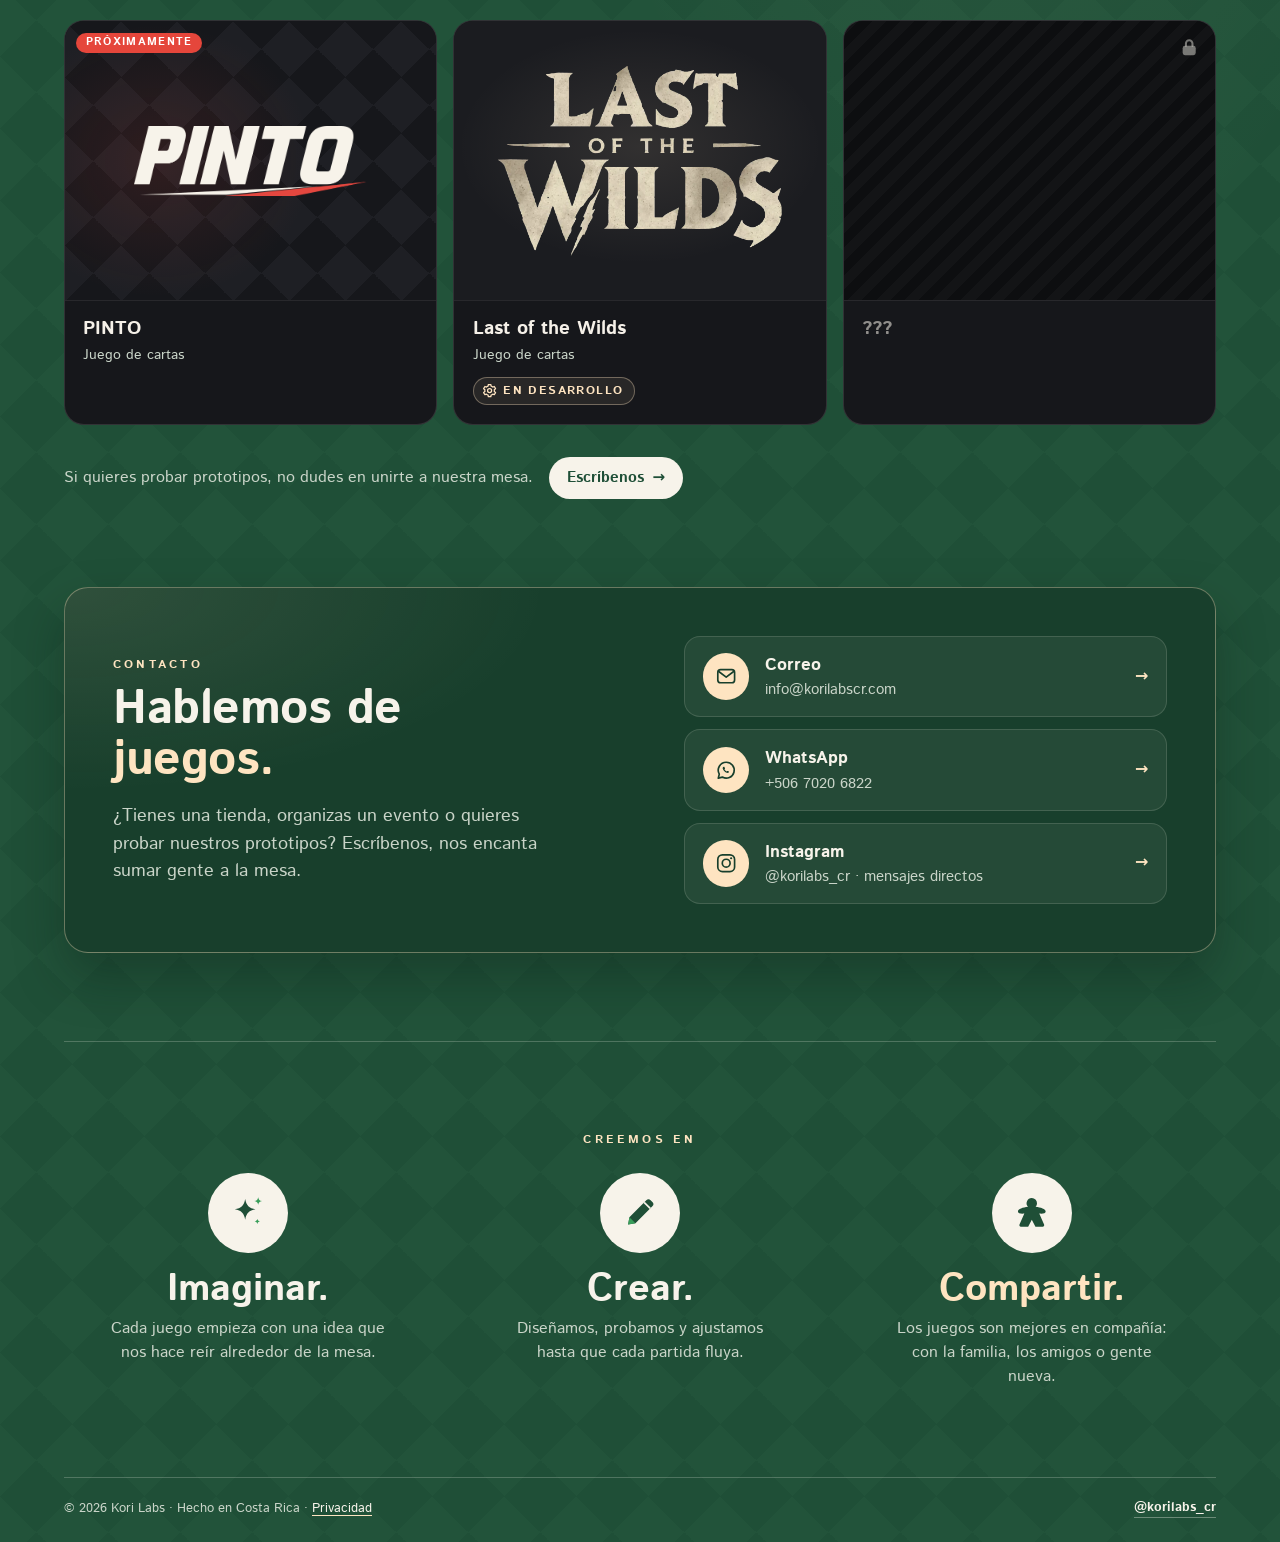
==== commit af1f8d1d: "Home: add WhatsApp to the Contacto section - wa.me/50670206822 (+506 7020 6822), generic chat icon  " ====
--- a/index.html
+++ b/index.html
@@ -40,6 +40,10 @@
       <rect x="3" y="5" width="18" height="14" rx="3" fill="none" stroke="currentColor" stroke-width="1.8"/>
       <path d="M4 7l8 6 8-6" fill="none" stroke="currentColor" stroke-width="1.8" stroke-linecap="round" stroke-linejoin="round"/>
     </symbol>
+    <symbol id="icon-chat" viewBox="0 0 24 24">
+      <path d="M12 3.5a8.5 8.5 0 0 0-7.4 12.7L3.5 20.5l4.4-1.1A8.5 8.5 0 1 0 12 3.5Z" fill="none" stroke="currentColor" stroke-width="1.8" stroke-linejoin="round"/>
+      <path d="M9.2 8.6c.3-.4.7-.4.9 0l.6 1.3c.1.3 0 .6-.2.8l-.4.4c.5 1 1.3 1.8 2.3 2.3l.4-.4c.2-.2.5-.3.8-.2l1.3.6c.4.2.4.6 0 .9-.6.6-1.5.8-2.3.5-1.9-.8-3.4-2.3-4.2-4.2-.3-.8-.1-1.7.5-2.3Z" fill="currentColor"/>
+    </symbol>
     <symbol id="icon-instagram" viewBox="0 0 24 24">
       <rect x="3" y="3" width="18" height="18" rx="5" fill="none" stroke="currentColor" stroke-width="1.8"/>
       <circle cx="12" cy="12" r="4.2" fill="none" stroke="currentColor" stroke-width="1.8"/>
@@ -232,6 +236,14 @@
                 <span class="h-contact__icon" aria-hidden="true"><svg focusable="false"><use href="#icon-mail"/></svg></span>
                 <span class="h-contact__txt"><b>Correo</b><span>info@korilabscr.com</span></span>
                 <span class="h-contact__arrow" aria-hidden="true">→</span>
+              </a>
+            </li>
+            <li>
+              <a class="h-contact__item" href="https://wa.me/50670206822" target="_blank" rel="noopener noreferrer">
+                <span class="h-contact__icon" aria-hidden="true"><svg focusable="false"><use href="#icon-chat"/></svg></span>
+                <span class="h-contact__txt"><b>WhatsApp</b><span>+506 7020 6822</span></span>
+                <span class="h-contact__arrow" aria-hidden="true">→</span>
+                <span class="visually-hidden"> (se abre en una pestaña nueva)</span>
               </a>
             </li>
             <li>
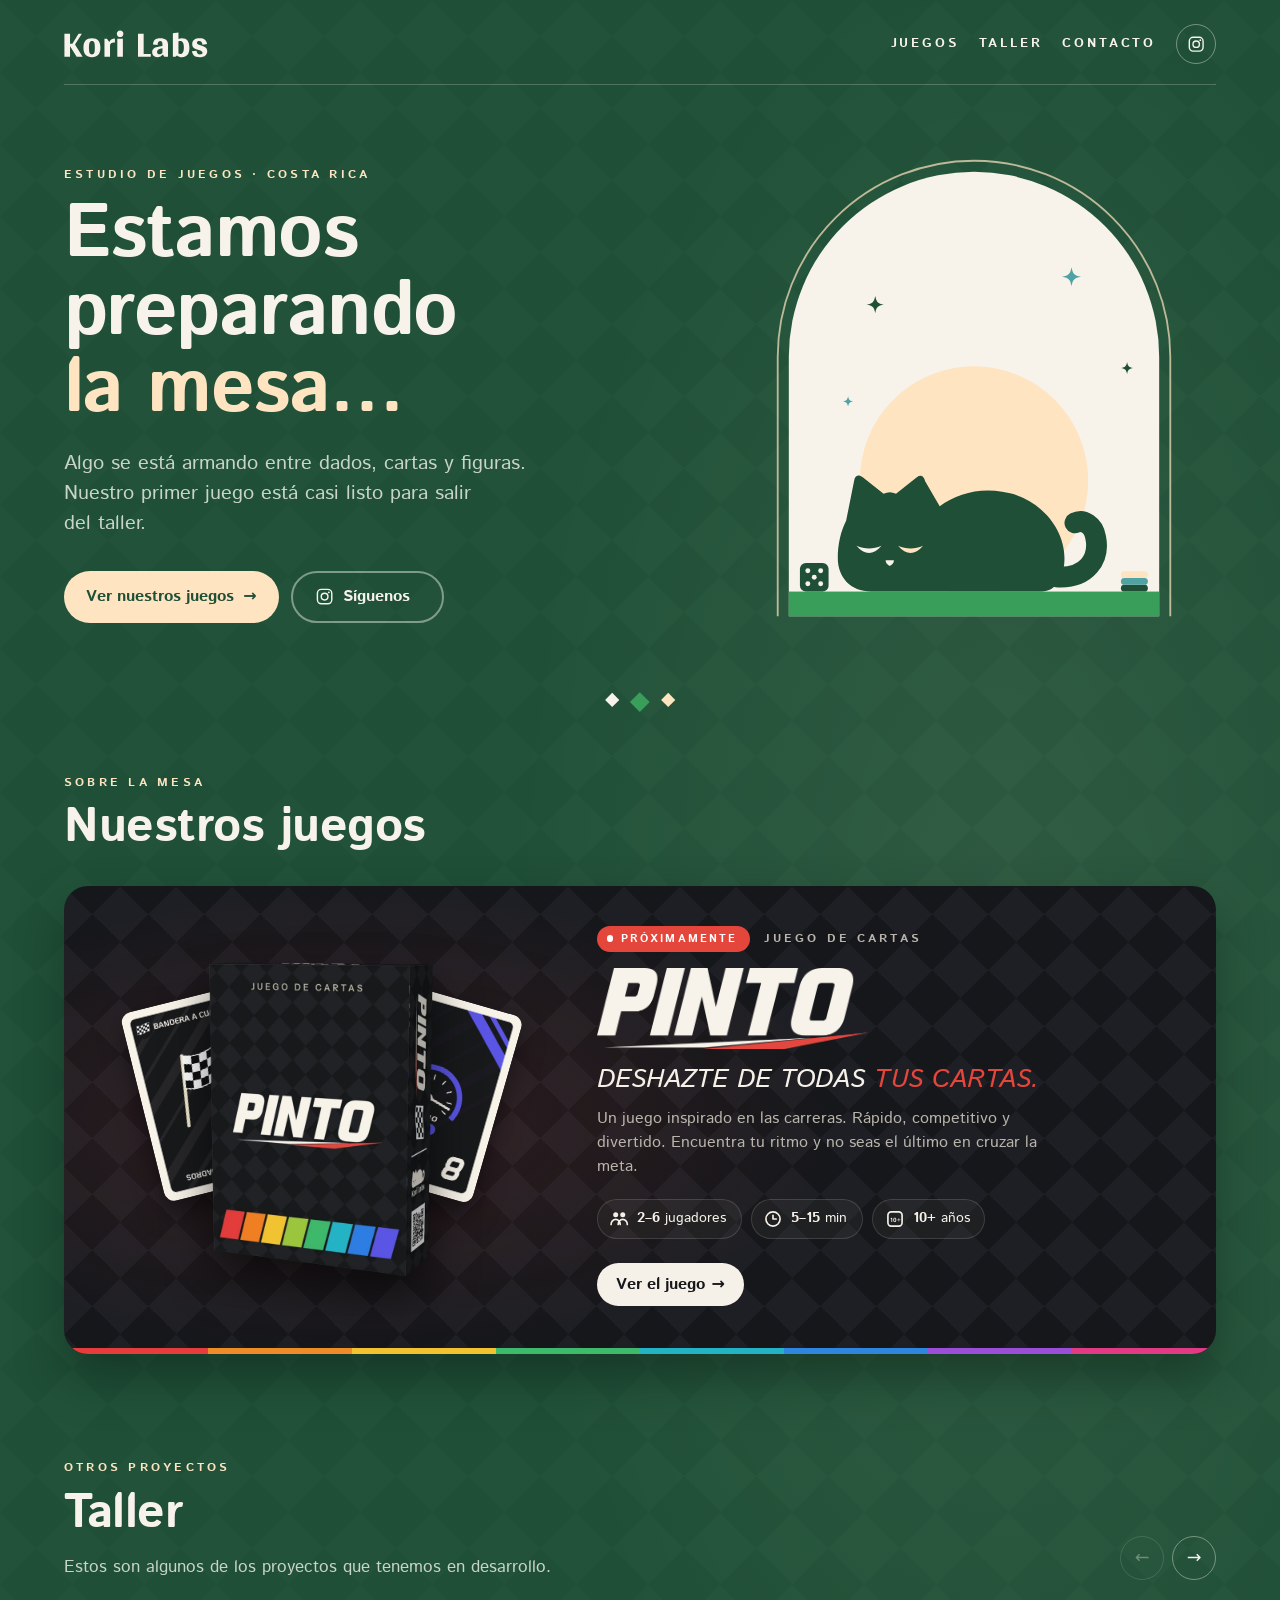
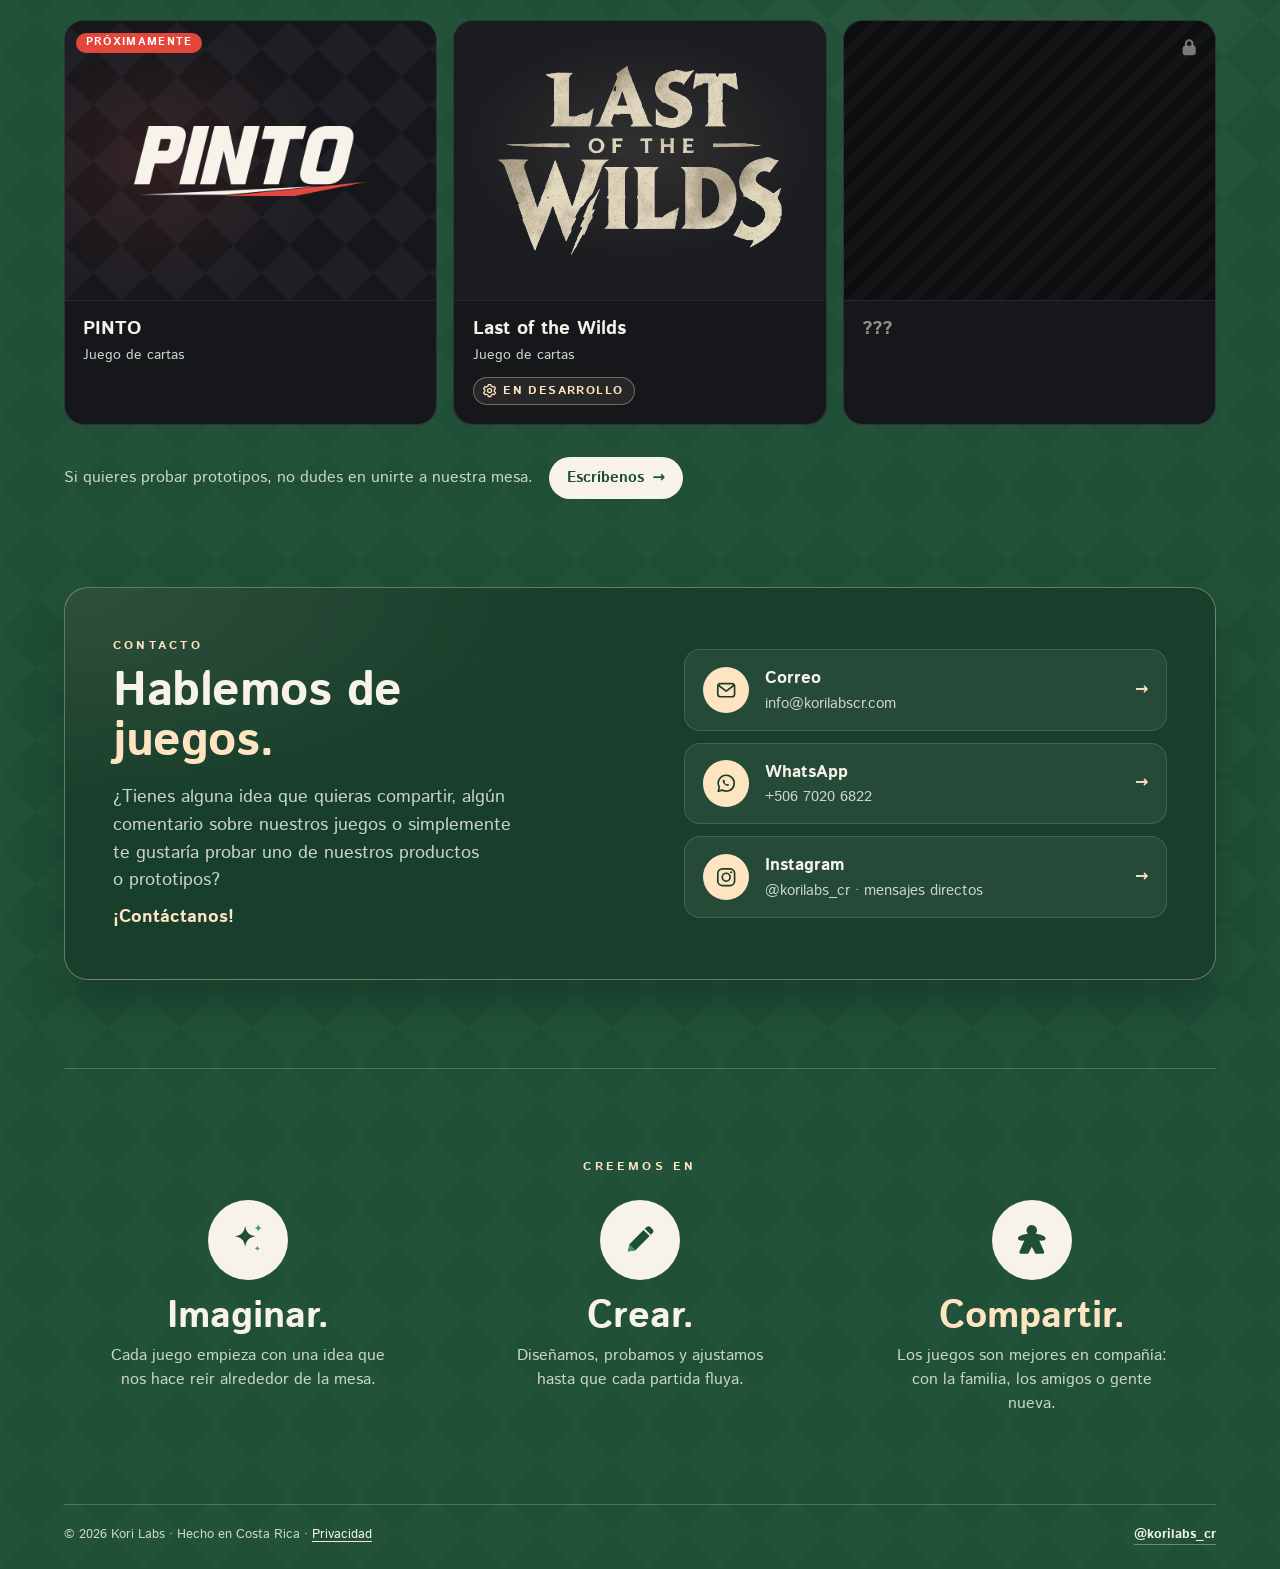
==== commit 7d62dcd3: "Home: update the Contacto copy - Owner's text plus a peach "¡Contáctanos!" line; bump home.css?v=15 " ====
--- a/index.html
+++ b/index.html
@@ -29,7 +29,7 @@
   <link rel="stylesheet" href="https://fonts.googleapis.com/css2?family=Istok+Web:wght@400;700&amp;display=swap">
 
   <link rel="stylesheet" href="css/styles.css?v=2">
-  <link rel="stylesheet" href="css/home.css?v=14">
+  <link rel="stylesheet" href="css/home.css?v=15">
 
 </head>
 <body class="home">
@@ -228,7 +228,8 @@
           <div class="h-contact__copy">
             <p class="h-eyebrow">Contacto</p>
             <h2 class="h-h2" id="contact-title">Hablemos de <span class="accent">juegos.</span></h2>
-            <p class="h-contact__lead">¿Tienes una tienda, organizas un evento o quieres probar nuestros prototipos? Escríbenos, nos encanta sumar gente a la mesa.</p>
+            <p class="h-contact__lead">¿Tienes alguna idea que quieras compartir, algún comentario sobre nuestros juegos o simplemente te gustaría probar uno de nuestros productos o prototipos?</p>
+            <p class="h-contact__lead h-contact__cta">¡Contáctanos!</p>
           </div>
           <ul class="h-contact__list">
             <li>
--- a/css/home.css
+++ b/css/home.css
@@ -620,6 +620,8 @@
   font-size: clamp(1.02rem, 1rem + 0.3vw, 1.15rem);
   text-wrap: pretty;
 }
+
+.h-contact__cta { margin-top: 0.6rem; color: var(--peach); font-weight: 700; }
 
 .h-contact__list { display: grid; gap: 0.75rem; margin: 0; padding: 0; list-style: none; align-content: center; }
 
